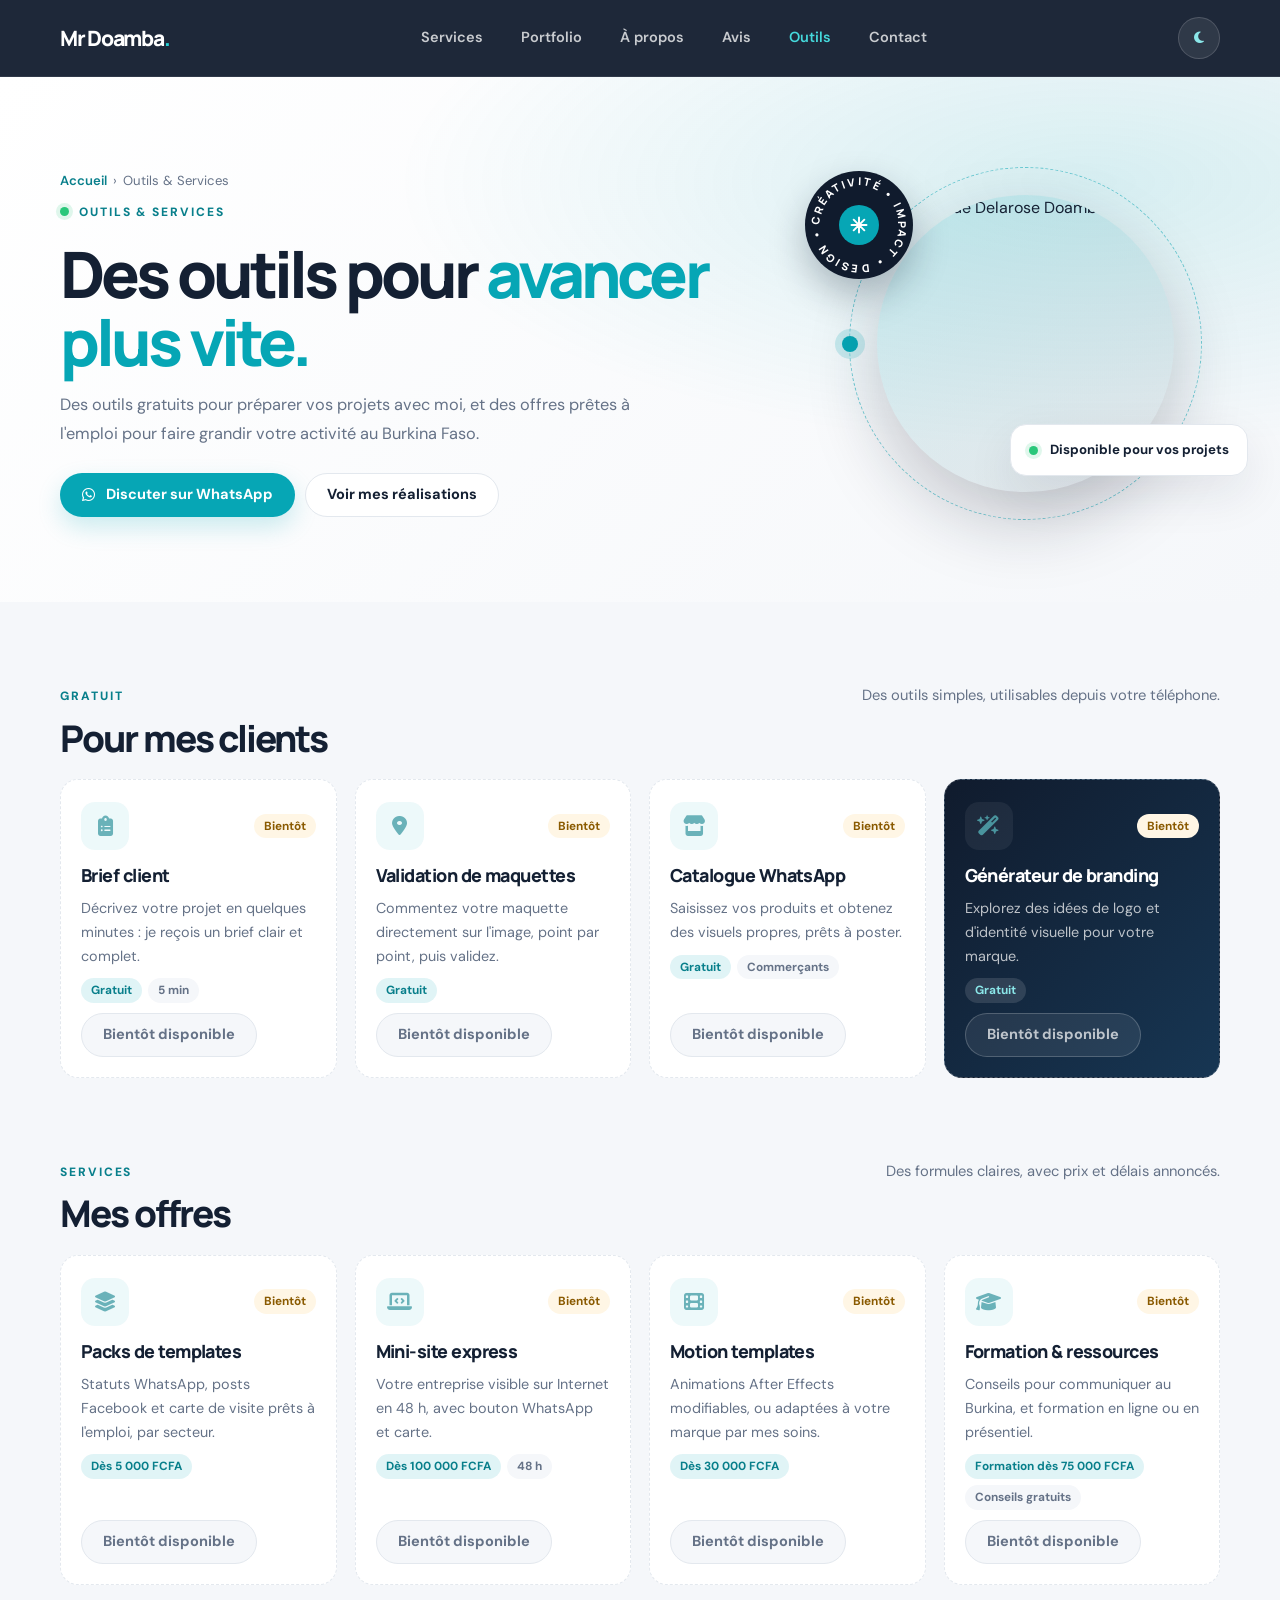
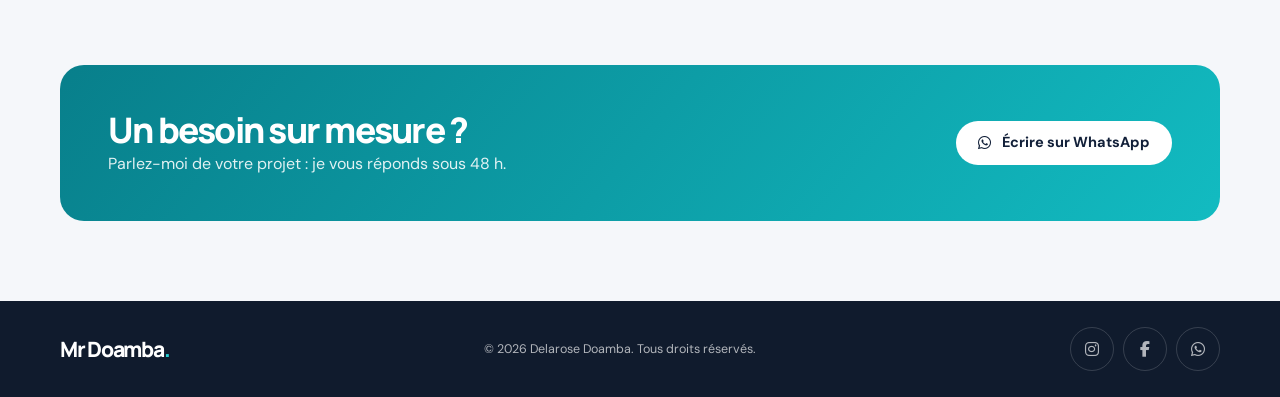
==== outils/index.html @ ee1c5ed0 "Outils : même photo que l'accueil dans l'en-tête, ouverture dans un nouvel onglet - outils/index.htm" ====
<!doctype html>
<html lang="fr">
<head>
  <meta charset="utf-8">
  <meta name="viewport" content="width=device-width, initial-scale=1">
  <meta name="theme-color" content="#101b2d">
  <title>Outils & Services — Mr Doamba, graphiste à Ouagadougou</title>
  <meta name="description" content="Outils gratuits pour préparer vos projets (brief, validation de maquettes, catalogue WhatsApp) et offres prêtes à l'emploi : packs de visuels, mini-site express, motion design, formation.">
  <link rel="canonical" href="https://romeodoamba980-code.github.io/MrDoamba/outils/">

  <!-- Aperçu quand le lien est partagé sur WhatsApp ou Facebook -->
  <meta property="og:type" content="website">
  <meta property="og:locale" content="fr_FR">
  <meta property="og:site_name" content="Mr Doamba">
  <meta property="og:title" content="Outils & Services — Mr Doamba">
  <meta property="og:description" content="Brief client, validation de maquettes, catalogue WhatsApp, packs de visuels, mini-site express, motion templates et formation.">
  <meta property="og:url" content="https://romeodoamba980-code.github.io/MrDoamba/outils/">
  <meta property="og:image" content="https://romeodoamba980-code.github.io/MrDoamba/images/og/outils.jpg">
  <meta property="og:image:width" content="1200">
  <meta property="og:image:height" content="630">
  <meta name="twitter:card" content="summary_large_image">

  <link rel="preconnect" href="https://fonts.googleapis.com">
  <link rel="preconnect" href="https://fonts.gstatic.com" crossorigin>
  <link href="https://fonts.googleapis.com/css2?family=DM+Sans:wght@400;500;600;700&family=Manrope:wght@400;500;600;700;800&display=swap" rel="stylesheet">
  <link rel="stylesheet" href="https://cdnjs.cloudflare.com/ajax/libs/font-awesome/6.5.2/css/all.min.css">
  <!-- Styles du site, puis styles propres aux outils -->
  <link rel="stylesheet" href="../styles.css">
  <link rel="stylesheet" href="assets/outils.css">
  <script src="assets/outils.js" defer></script>
</head>
<body>
  <!-- En-tête identique au site principal -->
  <header class="site-header">
    <div class="container header-inner">
      <a class="brand" href="../" aria-label="Mr Doamba, accueil">Mr Doamba<span>.</span></a>
      <nav class="site-nav" id="main-nav" aria-label="Navigation principale">
        <a href="../#services">Services</a>
        <a href="../#portfolio">Portfolio</a>
        <a href="../#apropos">À propos</a>
        <a href="../#avis">Avis</a>
        <a href="./" class="active" aria-current="page">Outils</a>
        <a href="../#contact">Contact</a>
      </nav>
      <div class="header-actions">
        <button type="button" class="theme-toggle" id="theme-toggle" aria-label="Activer le mode sombre" aria-pressed="false">
          <i class="fa-solid fa-moon" aria-hidden="true"></i>
        </button>
        <button type="button" class="nav-toggle" id="nav-toggle" aria-label="Ouvrir le menu" aria-expanded="false" aria-controls="main-nav">
          <span></span><span></span><span></span>
        </button>
      </div>
    </div>
  </header>

  <main class="outils-main">
    <!-- ================= En-tête de la page ================= -->
    <section class="outils-hero">
      <div class="container outils-hero-grid">
        <div>
          <ol class="outils-breadcrumb" aria-label="Fil d'Ariane">
            <li><a href="../">Accueil</a></li>
            <li aria-current="page">Outils &amp; Services</li>
          </ol>
          <span class="eyebrow"><span class="status-dot"></span> Outils &amp; Services</span>
          <h1>Des outils pour <span>avancer plus vite.</span></h1>
          <p class="outils-lead">Des outils gratuits pour préparer vos projets avec moi, et des offres prêtes à l'emploi pour faire grandir votre activité au Burkina Faso.</p>
          <div class="outils-actions">
            <a class="button button-primary" href="https://wa.me/22673061050" data-whatsapp="Bonjour Mr Doamba, je viens de votre page Outils & Services. J'aimerais en savoir plus.">
              <i class="fa-brands fa-whatsapp" aria-hidden="true"></i> Discuter sur WhatsApp
            </a>
            <a class="button button-secondary" href="../#portfolio">Voir mes réalisations</a>
          </div>
        </div>
        <!-- Photo, orbite et badges : mêmes éléments (et mêmes classes) que l'accueil du site -->
        <div class="hero-visual">
          <span class="portrait-orbit" aria-hidden="true"></span>
          <div class="portrait-frame">
            <img src="https://i.ibb.co/q3mCdq24/Whats-App-Image-2025-09-29-23-51-57-348fb57d.jpg" alt="Portrait de Delarose Doamba" width="460" height="460" fetchpriority="high">
          </div>
          <div class="availability-card"><span class="status-dot"></span><span>Disponible pour vos projets</span></div>
          <div class="hero-stamp" aria-hidden="true">
            <svg class="stamp-ring" viewBox="0 0 104 104"><defs><path id="stamp-circle" d="M52,52 m-38,0 a38,38 0 1,1 76,0 a38,38 0 1,1 -76,0"/></defs><text><textPath href="#stamp-circle" textLength="236" lengthAdjust="spacing">CRÉATIVITÉ • IMPACT • DESIGN •</textPath></text></svg>
            <span class="stamp-core"><svg class="star-icon" viewBox="0 0 24 24"><path d="M12 2v20M2 12h20M4.9 4.9l14.2 14.2M19.1 4.9 4.9 19.1" stroke="currentColor" stroke-width="2.6" stroke-linecap="round" fill="none"/></svg></span>
          </div>
        </div>
      </div>
    </section>

    <!-- ================= Outils gratuits ================= -->
    <section class="outils-section" aria-labelledby="titre-clients">
      <div class="container">
        <div class="tools-group-heading">
          <div>
            <span class="eyebrow">Gratuit</span>
            <h2 id="titre-clients">Pour mes clients</h2>
          </div>
          <p>Des outils simples, utilisables depuis votre téléphone.</p>
        </div>

        <!--
          Chaque outil pas encore livré porte la classe « is-soon » et un bouton inactif.
          Quand un module est prêt : retirer « is-soon », remplacer le <span> du bouton par
          <a class="button button-primary" href="brief.html" target="_blank" rel="noopener">Ouvrir</a>
          (chaque outil s'ouvre dans un nouvel onglet).
        -->
        <ul class="tool-grid tool-grid-4">
          <li>
            <article class="tool-card is-soon">
              <div class="tool-card-top">
                <span class="tool-icon"><i class="fa-solid fa-clipboard-list" aria-hidden="true"></i></span>
                <span class="badge badge-soon">Bientôt</span>
              </div>
              <h3>Brief client</h3>
              <p>Décrivez votre projet en quelques minutes : je reçois un brief clair et complet.</p>
              <div class="tool-meta"><span class="badge">Gratuit</span><span class="badge badge-neutral">5 min</span></div>
              <span class="button is-disabled" aria-disabled="true">Bientôt disponible</span>
            </article>
          </li>
          <li>
            <article class="tool-card is-soon">
              <div class="tool-card-top">
                <span class="tool-icon"><i class="fa-solid fa-location-dot" aria-hidden="true"></i></span>
                <span class="badge badge-soon">Bientôt</span>
              </div>
              <h3>Validation de maquettes</h3>
              <p>Commentez votre maquette directement sur l'image, point par point, puis validez.</p>
              <div class="tool-meta"><span class="badge">Gratuit</span></div>
              <span class="button is-disabled" aria-disabled="true">Bientôt disponible</span>
            </article>
          </li>
          <li>
            <article class="tool-card is-soon">
              <div class="tool-card-top">
                <span class="tool-icon"><i class="fa-solid fa-store" aria-hidden="true"></i></span>
                <span class="badge badge-soon">Bientôt</span>
              </div>
              <h3>Catalogue WhatsApp</h3>
              <p>Saisissez vos produits et obtenez des visuels propres, prêts à poster.</p>
              <div class="tool-meta"><span class="badge">Gratuit</span><span class="badge badge-neutral">Commerçants</span></div>
              <span class="button is-disabled" aria-disabled="true">Bientôt disponible</span>
            </article>
          </li>
          <li>
            <!-- Générateur de branding : le fichier ../generateur-branding.html n'est pas encore dans le dépôt -->
            <article class="tool-card tool-card-feature is-soon">
              <div class="tool-card-top">
                <span class="tool-icon"><i class="fa-solid fa-wand-magic-sparkles" aria-hidden="true"></i></span>
                <span class="badge badge-soon">Bientôt</span>
              </div>
              <h3>Générateur de branding</h3>
              <p>Explorez des idées de logo et d'identité visuelle pour votre marque.</p>
              <div class="tool-meta"><span class="badge">Gratuit</span></div>
              <span class="button is-disabled" aria-disabled="true">Bientôt disponible</span>
            </article>
          </li>
        </ul>
      </div>
    </section>

    <!-- ================= Offres payantes ================= -->
    <section class="outils-section" aria-labelledby="titre-offres">
      <div class="container">
        <div class="tools-group-heading">
          <div>
            <span class="eyebrow">Services</span>
            <h2 id="titre-offres">Mes offres</h2>
          </div>
          <p>Des formules claires, avec prix et délais annoncés.</p>
        </div>

        <ul class="tool-grid tool-grid-4">
          <li>
            <article class="tool-card is-soon">
              <div class="tool-card-top">
                <span class="tool-icon"><i class="fa-solid fa-layer-group" aria-hidden="true"></i></span>
                <span class="badge badge-soon">Bientôt</span>
              </div>
              <h3>Packs de templates</h3>
              <p>Statuts WhatsApp, posts Facebook et carte de visite prêts à l'emploi, par secteur.</p>
              <div class="tool-meta"><span class="badge">Dès 5&nbsp;000&nbsp;FCFA</span></div>
              <span class="button is-disabled" aria-disabled="true">Bientôt disponible</span>
            </article>
          </li>
          <li>
            <article class="tool-card is-soon">
              <div class="tool-card-top">
                <span class="tool-icon"><i class="fa-solid fa-laptop-code" aria-hidden="true"></i></span>
                <span class="badge badge-soon">Bientôt</span>
              </div>
              <h3>Mini-site express</h3>
              <p>Votre entreprise visible sur Internet en 48&nbsp;h, avec bouton WhatsApp et carte.</p>
              <div class="tool-meta"><span class="badge">Dès 100&nbsp;000&nbsp;FCFA</span><span class="badge badge-neutral">48&nbsp;h</span></div>
              <span class="button is-disabled" aria-disabled="true">Bientôt disponible</span>
            </article>
          </li>
          <li>
            <article class="tool-card is-soon">
              <div class="tool-card-top">
                <span class="tool-icon"><i class="fa-solid fa-film" aria-hidden="true"></i></span>
                <span class="badge badge-soon">Bientôt</span>
              </div>
              <h3>Motion templates</h3>
              <p>Animations After Effects modifiables, ou adaptées à votre marque par mes soins.</p>
              <div class="tool-meta"><span class="badge">Dès 30&nbsp;000&nbsp;FCFA</span></div>
              <span class="button is-disabled" aria-disabled="true">Bientôt disponible</span>
            </article>
          </li>
          <li>
            <article class="tool-card is-soon">
              <div class="tool-card-top">
                <span class="tool-icon"><i class="fa-solid fa-graduation-cap" aria-hidden="true"></i></span>
                <span class="badge badge-soon">Bientôt</span>
              </div>
              <h3>Formation &amp; ressources</h3>
              <p>Conseils pour communiquer au Burkina, et formation en ligne ou en présentiel.</p>
              <div class="tool-meta"><span class="badge">Formation dès 75&nbsp;000&nbsp;FCFA</span><span class="badge badge-neutral">Conseils gratuits</span></div>
              <span class="button is-disabled" aria-disabled="true">Bientôt disponible</span>
            </article>
          </li>
        </ul>
      </div>
    </section>

    <!-- ================= Appel à l'action ================= -->
    <section class="outils-section">
      <div class="container">
        <div class="outils-cta">
          <div>
            <h2>Un besoin sur mesure&nbsp;?</h2>
            <p>Parlez-moi de votre projet : je vous réponds sous 48&nbsp;h.</p>
          </div>
          <a class="button button-light" href="https://wa.me/22673061050" data-whatsapp="Bonjour Mr Doamba, j'ai un projet sur mesure à vous présenter.">
            <i class="fa-brands fa-whatsapp" aria-hidden="true"></i> Écrire sur WhatsApp
          </a>
        </div>
      </div>
    </section>
  </main>

  <!-- Pied de page identique au site principal -->
  <footer class="site-footer">
    <div class="container footer-inner">
      <a class="brand" href="../">Mr Doamba<span>.</span></a>
      <p>© <span id="year"></span> Delarose Doamba. Tous droits réservés.</p>
      <div class="social-links">
        <a href="https://www.instagram.com/delarose__doamba" target="_blank" rel="noopener noreferrer" aria-label="Instagram"><i class="fa-brands fa-instagram" aria-hidden="true"></i></a>
        <a href="https://www.facebook.com/share/1C9p7qsbiz/?mibextid=wwXIfr" target="_blank" rel="noopener noreferrer" aria-label="Facebook"><i class="fa-brands fa-facebook-f" aria-hidden="true"></i></a>
        <a href="https://wa.me/22673061050" target="_blank" rel="noopener noreferrer" aria-label="WhatsApp"><i class="fa-brands fa-whatsapp" aria-hidden="true"></i></a>
      </div>
    </div>
  </footer>
</body>
</html>
---- styles.css ----
:root {
  color-scheme: light;
  --accent: #06a6b5;
  --accent-strong: #087f8b;
  --ink: #142033;
  --muted: #657287;
  --paper: #f5f7fa;
  --surface: #fff;
  --line: #e3e8ee;
  --navy: #101b2d;
  --shadow: 0 18px 48px rgba(17, 34, 58, .09);
}

body.dark-mode {
  color-scheme: dark;
  --ink: #edf3fa;
  --muted: #aab7c7;
  --paper: #10151d;
  --surface: #171f2a;
  --line: #293546;
  --navy: #0d1420;
  --shadow: 0 18px 48px rgba(0, 0, 0, .25);
}

*,
*::before,
*::after {
  box-sizing: border-box;
}

html {
  scroll-behavior: smooth;
  scroll-padding-top: 90px;
}

body {
  margin: 0;
  background: var(--paper);
  color: var(--ink);
  font-family: "DM Sans", sans-serif;
  line-height: 1.65;
  transition: background .25s ease, color .25s ease;
}

body,
button,
input,
select,
textarea {
  font-family: "DM Sans", sans-serif;
}

body.modal-open {
  overflow: hidden;
}

button,
a {
  -webkit-tap-highlight-color: transparent;
}

button {
  color: inherit;
}

a {
  color: inherit;
  text-decoration: none;
}

img {
  display: block;
  max-width: 100%;
}

::selection {
  background: rgba(6, 166, 181, .2);
}

:focus-visible {
  outline: 3px solid var(--accent);
  outline-offset: 4px;
}

.container {
  width: min(1160px, calc(100% - 48px));
  margin-inline: auto;
}

.section {
  padding-block: 108px;
}

.site-header {
  position: sticky;
  z-index: 30;
  top: 0;
  border-bottom: 1px solid rgba(255, 255, 255, .08);
  background: rgba(16, 27, 45, .94);
  color: #fff;
  backdrop-filter: blur(16px);
  -webkit-backdrop-filter: blur(16px);
}

.header-inner {
  display: flex;
  min-height: 76px;
  align-items: center;
  justify-content: space-between;
  gap: 32px;
}

.brand {
  flex-shrink: 0;
  color: #fff;
  font-family: Manrope, sans-serif;
  font-size: 1.32rem;
  font-weight: 800;
  letter-spacing: -.06em;
}

.brand span,
.accent-dot {
  color: #24d1d5;
}

.site-nav {
  display: flex;
  align-items: center;
  gap: clamp(18px, 3vw, 38px);
}

.site-nav a {
  color: rgba(255, 255, 255, .76);
  font-size: .91rem;
  font-weight: 600;
  transition: color .2s ease;
}

.site-nav a:hover,
.site-nav a.active {
  color: #45d9dc;
}

.header-actions {
  display: flex;
  align-items: center;
  gap: 12px;
}

.theme-toggle,
.nav-toggle {
  display: grid;
  width: 42px;
  height: 42px;
  place-items: center;
  border: 1px solid rgba(255, 255, 255, .16);
  border-radius: 50%;
  background: rgba(255, 255, 255, .08);
  color: #8be7e9;
  cursor: pointer;
  transition: background .2s ease, transform .2s ease;
}

.theme-toggle:hover,
.nav-toggle:hover {
  transform: translateY(-2px);
  background: rgba(255, 255, 255, .16);
}

.nav-toggle {
  display: none;
  align-content: center;
  gap: 5px;
  border-radius: 12px;
}

.nav-toggle span {
  width: 18px;
  height: 2px;
  border-radius: 2px;
  background: #fff;
  transition: transform .2s ease, opacity .2s ease;
}

.nav-toggle.active span:first-child {
  transform: translateY(7px) rotate(45deg);
}

.nav-toggle.active span:nth-child(2) {
  opacity: 0;
}

.nav-toggle.active span:last-child {
  transform: translateY(-7px) rotate(-45deg);
}

.hero {
  position: relative;
  overflow: hidden;
  min-height: 675px;
  padding-block: 92px 36px;
  background:
    radial-gradient(ellipse at 74% 43%, rgba(6, 166, 181, .12), transparent 34%),
    linear-gradient(135deg, var(--surface) 0%, var(--paper) 100%);
}

.hero-grid {
  position: relative;
  z-index: 1;
  display: grid;
  min-height: 510px;
  align-items: center;
  grid-template-columns: 1.1fr .9fr;
  gap: clamp(35px, 8vw, 110px);
}

.hero-glow {
  position: absolute;
  width: 400px;
  height: 400px;
  border-radius: 50%;
  background: rgba(16, 206, 211, .09);
  filter: blur(80px);
  pointer-events: none;
}

.hero-glow-one {
  top: -260px;
  right: -60px;
}

.hero-glow-two {
  bottom: -320px;
  left: -170px;
}

.eyebrow {
  display: inline-flex;
  align-items: center;
  gap: 10px;
  color: var(--accent-strong);
  font-size: .75rem;
  font-weight: 800;
  letter-spacing: .16em;
  line-height: 1.5;
  text-transform: uppercase;
}

.status-dot {
  display: inline-block;
  width: 9px;
  height: 9px;
  flex: 0 0 auto;
  border-radius: 50%;
  background: #29c77a;
  box-shadow: 0 0 0 4px rgba(41, 199, 122, .14);
}

h1,
h2,
h3,
p {
  margin-top: 0;
}

h1,
h2,
h3 {
  font-family: Manrope, sans-serif;
}

.hero h1 {
  max-width: 720px;
  margin: 22px 0 20px;
  font-size: clamp(3rem, 6.5vw, 5.65rem);
  font-weight: 800;
  letter-spacing: -.075em;
  line-height: 1.035;
}

.hero h1 span,
.about-copy h2 span,
.section-heading h2 span:not(.accent-dot) {
  color: var(--accent);
}

.hero-lead {
  max-width: 590px;
  margin-bottom: 30px;
  color: var(--muted);
  font-size: 1.1rem;
  line-height: 1.85;
}

.hero-actions,
.center-action {
  display: flex;
  flex-wrap: wrap;
  align-items: center;
  gap: 12px;
}

.button {
  display: inline-flex;
  min-height: 50px;
  align-items: center;
  justify-content: center;
  gap: 11px;
  padding: 0 21px;
  border: 1px solid transparent;
  border-radius: 999px;
  cursor: pointer;
  font-size: .91rem;
  font-weight: 700;
  transition: transform .25s ease, box-shadow .25s ease, background .25s ease, border-color .25s ease;
}

.button:hover {
  transform: translateY(-3px);
}

.button-primary {
  background: var(--accent);
  color: #fff;
  box-shadow: 0 10px 25px rgba(6, 166, 181, .2);
}

.button-primary:hover {
  background: var(--accent-strong);
  box-shadow: 0 14px 30px rgba(6, 166, 181, .28);
}

.button-secondary {
  border-color: var(--line);
  background: var(--surface);
  color: var(--ink);
}

.button-secondary:hover {
  border-color: var(--accent);
  color: var(--accent-strong);
}

.tool-list {
  display: flex;
  flex-wrap: wrap;
  gap: 8px;
  margin-top: 32px;
}

.tool-list span {
  padding: 7px 11px;
  border: 1px solid var(--line);
  border-radius: 999px;
  background: var(--surface);
  color: var(--muted);
  font-size: .76rem;
  font-weight: 600;
}

.hero-visual {
  position: relative;
  width: min(100%, 430px);
  justify-self: center;
  padding: 18px;
}

.portrait-frame {
  position: relative;
  overflow: hidden;
  aspect-ratio: 1;
  border: 1px solid rgba(6, 166, 181, .2);
  border-radius: 48% 48% 42% 42%;
  background: linear-gradient(145deg, rgba(6, 166, 181, .16), rgba(16, 27, 45, .08));
  box-shadow: 0 35px 90px rgba(16, 27, 45, .18);
}

.portrait-frame::after {
  position: absolute;
  inset: 14px;
  border: 1px solid rgba(255, 255, 255, .68);
  border-radius: inherit;
  content: "";
  pointer-events: none;
}

.portrait-frame img {
  width: 100%;
  height: 100%;
  object-fit: cover;
  transition: transform .7s cubic-bezier(.2, .8, .2, 1);
}

.portrait-frame:hover img {
  transform: scale(1.045);
}

.availability-card {
  position: absolute;
  right: -28px;
  bottom: 62px;
  display: flex;
  align-items: center;
  gap: 12px;
  padding: 14px 18px;
  border: 1px solid var(--line);
  border-radius: 16px;
  background: var(--surface);
  box-shadow: var(--shadow);
  font-size: .83rem;
  font-weight: 700;
}

.hero-stamp {
  position: absolute;
  top: 36px;
  left: -30px;
  display: grid;
  width: 80px;
  height: 80px;
  align-content: center;
  border: 1px solid rgba(6, 166, 181, .3);
  border-radius: 50%;
  background: var(--surface);
  color: var(--accent-strong);
  font-size: .56rem;
  font-weight: 800;
  letter-spacing: .08em;
  line-height: 1.35;
  text-align: center;
  transform: rotate(-13deg);
}

.hero-bottom {
  display: flex;
  justify-content: space-between;
  padding-top: 20px;
  border-top: 1px solid var(--line);
  color: var(--muted);
  font-size: .67rem;
  font-weight: 700;
  letter-spacing: .14em;
}

.section-heading {
  max-width: 650px;
}

.section-heading h2,
.about-copy h2 {
  margin: 15px 0 16px;
  font-size: clamp(2.3rem, 5vw, 3.65rem);
  font-weight: 800;
  letter-spacing: -.065em;
  line-height: 1.12;
}

.section-heading > p,
.about-copy > p {
  color: var(--muted);
  line-height: 1.85;
}

.section-services {
  background: var(--surface);
}

.services-grid {
  display: grid;
  margin-top: 48px;
  grid-template-columns: repeat(3, minmax(0, 1fr));
  gap: 14px;
}

.service-card {
  position: relative;
  min-height: 248px;
  padding: 24px 21px;
  border: 1px solid var(--line);
  border-radius: 18px;
  background: var(--surface);
  transition: transform .3s cubic-bezier(.2, .8, .2, 1), box-shadow .3s ease, border-color .3s ease;
}

.service-card:hover {
  transform: translateY(-6px);
  border-color: rgba(6, 166, 181, .38);
  box-shadow: var(--shadow);
}

.service-number {
  position: absolute;
  top: 20px;
  right: 20px;
  color: #9aa7b6;
  font-family: Manrope, sans-serif;
  font-size: .68rem;
  font-weight: 800;
}

.service-icon {
  display: grid;
  width: 48px;
  height: 48px;
  margin-bottom: 25px;
  place-items: center;
  border-radius: 15px;
  background: rgba(6, 166, 181, .1);
  color: var(--accent-strong);
  font-size: 1.1rem;
  transition: transform .3s ease;
}

.service-card:hover .service-icon {
  transform: rotate(-7deg) scale(1.08);
}

.service-card h3 {
  margin-bottom: 9px;
  font-size: 1.01rem;
  letter-spacing: -.03em;
}

.service-card p {
  margin-bottom: 0;
  color: var(--muted);
  font-size: .85rem;
  line-height: 1.75;
}

.section-portfolio {
  background:
    radial-gradient(ellipse at 100% 0%, rgba(6, 166, 181, .08), transparent 36%),
    var(--paper);
}

.portfolio-heading {
  display: flex;
  align-items: end;
  justify-content: space-between;
  gap: 28px;
  margin-bottom: 36px;
}

.portfolio-heading .section-heading {
  max-width: 680px;
}

.portfolio-heading .section-heading > p {
  margin-bottom: 0;
}

.portfolio-open {
  flex-shrink: 0;
  margin-bottom: 5px;
}

.project-grid {
  display: grid;
  grid-template-columns: repeat(3, minmax(0, 1fr));
  gap: 20px;
}

.project-card {
  overflow: hidden;
  padding: 0;
  border: 1px solid var(--line);
  border-radius: 18px;
  background: var(--surface);
  box-shadow: 0 10px 30px rgba(17, 34, 58, .05);
  color: var(--ink);
  cursor: pointer;
  font: inherit;
  text-align: left;
  transition: transform .35s cubic-bezier(.2, .8, .2, 1), box-shadow .35s ease, border-color .35s ease;
}

.project-card:hover {
  transform: translateY(-6px);
  border-color: rgba(6, 166, 181, .35);
  box-shadow: var(--shadow);
}

.project-image {
  position: relative;
  overflow: hidden;
  aspect-ratio: 4 / 3;
  background: linear-gradient(135deg, rgba(6, 166, 181, .14), rgba(16, 27, 45, .08));
}

.project-image img {
  width: 100%;
  height: 100%;
  object-fit: cover;
  transition: transform .65s cubic-bezier(.2, .8, .2, 1);
}

.project-card:hover .project-image img {
  transform: scale(1.055);
}

.project-image::after {
  position: absolute;
  inset: 40% 0 0;
  background: linear-gradient(transparent, rgba(6, 14, 25, .22));
  content: "";
  pointer-events: none;
}

.project-meta {
  display: flex;
  align-items: center;
  justify-content: space-between;
  gap: 12px;
  padding: 17px 18px 18px;
}

.project-meta strong {
  display: block;
  font-family: Manrope, sans-serif;
  font-size: .94rem;
  letter-spacing: -.025em;
}

.project-meta span {
  display: block;
  margin-top: 3px;
  color: var(--muted);
  font-size: .78rem;
}

.project-arrow {
  display: grid;
  width: 34px;
  height: 34px;
  flex: 0 0 auto;
  place-items: center;
  border: 1px solid var(--line);
  border-radius: 50%;
  color: var(--accent-strong);
  transition: transform .25s ease, background .25s ease, color .25s ease;
}

.project-card:hover .project-arrow {
  transform: rotate(45deg);
  background: var(--accent);
  color: #fff;
}

.portfolio-footnote {
  margin: 20px 0 0;
  color: var(--muted);
  font-size: .81rem;
  text-align: center;
}

.portfolio-footnote i {
  margin-right: 5px;
  color: var(--accent);
}

.section-about {
  background: var(--surface);
}

.about-grid {
  display: grid;
  align-items: center;
  grid-template-columns: 1fr .85fr;
  gap: clamp(40px, 9vw, 125px);
}

.about-copy > p {
  max-width: 610px;
  margin-bottom: 17px;
}

.text-link {
  display: inline-flex;
  align-items: center;
  gap: 10px;
  margin-top: 9px;
  color: var(--accent-strong);
  font-size: .9rem;
  font-weight: 800;
}

.text-link i {
  transition: transform .2s ease;
}

.text-link:hover i {
  transform: translateX(4px);
}

.stats-grid {
  display: grid;
  grid-template-columns: repeat(2, minmax(0, 1fr));
  gap: 14px;
}

.stat-card {
  display: flex;
  min-height: 140px;
  flex-direction: column;
  justify-content: center;
  padding: 25px;
  border: 1px solid var(--line);
  border-radius: 18px;
  background: var(--paper);
}

.stat-card strong {
  color: var(--accent-strong);
  font-family: Manrope, sans-serif;
  font-size: 2.7rem;
  font-weight: 800;
  letter-spacing: -.07em;
  line-height: 1.1;
}

.stat-card span {
  margin-top: 9px;
  color: var(--muted);
  font-size: .82rem;
  font-weight: 600;
}

.stat-feature {
  min-height: 180px;
  grid-column: 1 / -1;
  background: linear-gradient(130deg, #087f8b, #12bbc1);
  color: #fff;
}

.stat-feature strong,
.stat-feature span {
  color: #fff;
}

.section-testimonials {
  background: var(--paper);
}

.testimonial-grid {
  display: grid;
  margin-top: 42px;
  grid-template-columns: repeat(3, minmax(0, 1fr));
  gap: 18px;
}

.testimonial-card {
  padding: 26px;
  border: 1px solid var(--line);
  border-radius: 18px;
  background: var(--surface);
  transition: transform .3s ease, box-shadow .3s ease;
}

.testimonial-card:hover {
  transform: translateY(-5px);
  box-shadow: var(--shadow);
}

.stars {
  margin-bottom: 17px;
  color: #f1ac39;
  font-size: .95rem;
  letter-spacing: .15em;
}

.testimonial-card blockquote {
  min-height: 106px;
  margin: 0 0 23px;
  color: var(--muted);
  font-size: .94rem;
  line-height: 1.8;
}

.reviewer {
  display: flex;
  align-items: center;
  gap: 12px;
}

.reviewer-avatar {
  display: grid;
  width: 42px;
  height: 42px;
  place-items: center;
  border-radius: 50%;
  background: rgba(6, 166, 181, .12);
  color: var(--accent-strong);
  font-size: .77rem;
  font-weight: 800;
}

.reviewer strong,
.reviewer small {
  display: block;
}

.reviewer strong {
  font-size: .84rem;
}

.reviewer small {
  margin-top: 2px;
  color: var(--muted);
  font-size: .74rem;
}

.center-action {
  justify-content: center;
  margin-top: 30px;
}

.section-cta {
  padding-top: 10px;
  padding-bottom: 10px;
  background: var(--paper);
}

.cta-panel {
  position: relative;
  display: flex;
  min-height: 300px;
  overflow: hidden;
  align-items: center;
  justify-content: space-between;
  gap: 35px;
  padding: clamp(35px, 7vw, 76px);
  border-radius: 26px;
  background: linear-gradient(120deg, #101b2d, #173653);
  color: #fff;
}

.cta-panel .eyebrow {
  color: #66e0df;
}

.cta-panel h2 {
  margin: 14px 0 0;
  font-size: clamp(2.3rem, 5vw, 3.7rem);
  letter-spacing: -.065em;
  line-height: 1.1;
}

.button-light {
  position: relative;
  z-index: 1;
  flex-shrink: 0;
  background: #fff;
  color: #122039;
}

.button-light:hover {
  background: #e8fbfb;
}

.cta-decoration {
  position: absolute;
  top: -120px;
  right: 22%;
  color: rgba(87, 222, 222, .1);
  font-size: 360px;
  line-height: 1;
}

.section-contact {
  background: var(--surface);
}

.section-contact .section-heading {
  margin-bottom: 38px;
}

.contact-grid {
  display: grid;
  align-items: start;
  grid-template-columns: 1.1fr .9fr;
  gap: 22px;
}

.contact-form,
.contact-aside {
  padding: clamp(24px, 4vw, 40px);
  border: 1px solid var(--line);
  border-radius: 20px;
  background: var(--paper);
}

.form-row {
  margin-bottom: 19px;
}

.form-row label {
  display: block;
  margin-bottom: 7px;
  font-size: .83rem;
  font-weight: 700;
}

.form-row input,
.form-row select,
.form-row textarea {
  width: 100%;
  padding: 13px 15px;
  border: 1px solid var(--line);
  border-radius: 11px;
  background: var(--surface);
  color: var(--ink);
  font-size: .9rem;
  outline: none;
  transition: border-color .2s ease, box-shadow .2s ease;
}

.form-row textarea {
  resize: vertical;
}

.form-row input:focus,
.form-row select:focus,
.form-row textarea:focus {
  border-color: var(--accent);
  box-shadow: 0 0 0 4px rgba(6, 166, 181, .12);
}

.contact-form > .button {
  width: 100%;
}

.form-note {
  margin: 15px 0 0;
  color: var(--muted);
  font-size: .79rem;
  text-align: center;
}

.form-note a {
  color: var(--accent-strong);
  font-weight: 700;
}

.contact-aside {
  display: flex;
  min-height: 360px;
  flex-direction: column;
  align-items: flex-start;
  background:
    radial-gradient(ellipse at 100% 0%, rgba(6, 166, 181, .13), transparent 40%),
    var(--paper);
}

.contact-aside h3 {
  margin: 15px 0 27px;
  font-size: clamp(1.55rem, 3vw, 2rem);
  letter-spacing: -.045em;
  line-height: 1.25;
}

.contact-aside > a {
  display: flex;
  align-items: center;
  gap: 12px;
  margin-bottom: 17px;
  color: var(--muted);
  font-size: .88rem;
  overflow-wrap: anywhere;
  transition: color .2s ease;
}

.contact-aside > a:hover {
  color: var(--accent-strong);
}

.contact-aside > a i {
  display: grid;
  width: 38px;
  height: 38px;
  flex: 0 0 auto;
  place-items: center;
  border-radius: 12px;
  background: var(--surface);
  color: var(--accent-strong);
}

.response-note {
  margin-top: auto;
  padding-top: 23px;
  color: var(--muted);
  font-size: .81rem;
}

.response-note i {
  margin-right: 7px;
  color: var(--accent-strong);
}

.site-footer {
  padding-block: 26px;
  background: var(--navy);
  color: rgba(255, 255, 255, .68);
}

.footer-inner {
  display: flex;
  align-items: center;
  justify-content: space-between;
  gap: 20px;
}

.footer-inner p {
  margin: 0;
  font-size: .78rem;
}

.social-links {
  display: flex;
  gap: 9px;
}

.social-links a {
  display: grid;
  width: 37px;
  height: 37px;
  place-items: center;
  border: 1px solid rgba(255, 255, 255, .16);
  border-radius: 50%;
  transition: border-color .2s ease, background .2s ease, color .2s ease;
}

.social-links a:hover {
  border-color: var(--accent);
  background: var(--accent);
  color: #fff;
}

.email-float {
  position: fixed;
  z-index: 25;
  right: 22px;
  bottom: 22px;
  display: grid;
  width: 55px;
  height: 55px;
  place-items: center;
  border-radius: 50%;
  background: var(--navy);
  box-shadow: 0 10px 28px rgba(16, 27, 45, .3), 0 0 0 3px rgba(6, 166, 181, .35);
  color: #fff;
  font-size: 1.35rem;
  transition: transform .2s ease, background .2s ease;
}

.email-float:hover {
  transform: translateY(-4px) scale(1.04);
}

.portfolio-modal,
.lightbox {
  position: fixed;
  z-index: 100;
  inset: 0;
  display: none;
  align-items: center;
  justify-content: center;
  padding: clamp(12px, 3vw, 30px);
  background: rgba(8, 16, 29, .76);
  backdrop-filter: blur(10px);
  -webkit-backdrop-filter: blur(10px);
}

.portfolio-modal.active,
.lightbox.active {
  display: flex;
  animation: backdrop-in .2s ease both;
}

.modal-panel {
  width: min(1080px, 100%);
  max-height: min(90vh, 930px);
  overflow: auto;
  padding: clamp(22px, 4vw, 44px);
  border: 1px solid var(--line);
  border-radius: 24px;
  background: var(--surface);
  color: var(--ink);
  box-shadow: 0 32px 100px rgba(0, 0, 0, .35);
  animation: panel-in .3s cubic-bezier(.2, .8, .2, 1) both;
}

.modal-header {
  display: flex;
  align-items: flex-start;
  justify-content: space-between;
  gap: 22px;
  margin-bottom: 22px;
}

.modal-header h2 {
  margin: 10px 0 6px;
  font-size: clamp(1.8rem, 4vw, 2.7rem);
  letter-spacing: -.06em;
  line-height: 1.1;
}

.modal-header p {
  margin-bottom: 0;
  color: var(--muted);
  font-size: .9rem;
}

.icon-button {
  display: grid;
  width: 46px;
  height: 46px;
  flex: 0 0 auto;
  place-items: center;
  border: 1px solid var(--line);
  border-radius: 50%;
  background: var(--surface);
  color: var(--ink);
  cursor: pointer;
  font-size: 1.05rem;
  transition: transform .2s ease, background .2s ease, color .2s ease, border-color .2s ease;
}

.icon-button:hover {
  transform: rotate(7deg);
  border-color: var(--accent);
  background: var(--accent);
  color: #fff;
}

.portfolio-filter {
  display: flex;
  flex-wrap: wrap;
  gap: 9px;
  margin-bottom: 22px;
}

.filter-button {
  min-height: 39px;
  padding: 0 15px;
  border: 1px solid var(--line);
  border-radius: 999px;
  background: var(--surface);
  color: var(--muted);
  cursor: pointer;
  font-size: .8rem;
  font-weight: 700;
  transition: border-color .2s ease, background .2s ease, color .2s ease, transform .2s ease;
}

.filter-button:hover {
  transform: translateY(-2px);
  border-color: var(--accent);
  color: var(--accent-strong);
}

.filter-button.active {
  border-color: var(--accent);
  background: var(--accent);
  color: #fff;
}

.modal-project-grid {
  grid-template-columns: repeat(3, minmax(0, 1fr));
}

.modal-project-grid .project-card[hidden] {
  display: none;
}

.lightbox {
  z-index: 110;
  background: rgba(5, 10, 18, .92);
}

.lightbox-content {
  width: min(900px, 100%);
  max-height: 88vh;
  text-align: center;
}

.lightbox-media {
  display: grid;
  min-height: 180px;
  max-height: 76vh;
  place-items: center;
}

.lightbox-media img {
  max-width: 100%;
  max-height: 76vh;
  border-radius: 12px;
  object-fit: contain;
  box-shadow: 0 24px 70px rgba(0, 0, 0, .4);
}

.lightbox-caption {
  padding-top: 15px;
  color: #fff;
}

.lightbox-caption strong,
.lightbox-caption small {
  display: block;
}

.lightbox-caption small {
  margin-top: 3px;
  color: rgba(255, 255, 255, .67);
}

.lightbox .icon-button {
  position: absolute;
  border-color: rgba(255, 255, 255, .22);
  background: rgba(255, 255, 255, .1);
  color: #fff;
}

.lightbox-close {
  top: 22px;
  right: 22px;
}

.lightbox-prev,
.lightbox-next {
  top: 50%;
  transform: translateY(-50%);
}

.lightbox-prev:hover,
.lightbox-next:hover {
  transform: translateY(-50%) rotate(7deg);
}

.lightbox-prev {
  left: 22px;
}

.lightbox-next {
  right: 22px;
}

.reveal {
  opacity: 0;
  transform: translateY(20px);
  transition: opacity .7s cubic-bezier(.2, .7, .2, 1), transform .7s cubic-bezier(.2, .7, .2, 1);
}

.reveal.visible {
  opacity: 1;
  transform: none;
}

@keyframes backdrop-in {
  from { opacity: 0; }
  to { opacity: 1; }
}

@keyframes panel-in {
  from { opacity: 0; transform: translateY(18px) scale(.985); }
  to { opacity: 1; transform: none; }
}

@media (max-width: 980px) {
  .services-grid {
    grid-template-columns: repeat(3, minmax(0, 1fr));
  }

  .hero-grid {
    gap: 45px;
  }

  .hero h1 {
    font-size: clamp(2.8rem, 7vw, 4.8rem);
  }
}

@media (max-width: 760px) {
  .container {
    width: min(100% - 36px, 600px);
  }

  .section {
    padding-block: 78px;
  }

  .header-inner {
    min-height: 68px;
  }

  .nav-toggle {
    display: grid;
  }

  .site-nav {
    position: absolute;
    top: calc(100% + 1px);
    right: 0;
    left: 0;
    display: none;
    align-items: stretch;
    padding: 12px 18px 20px;
    border-bottom: 1px solid rgba(255, 255, 255, .1);
    background: rgba(16, 27, 45, .98);
  }

  .site-nav.open {
    display: flex;
    flex-direction: column;
    gap: 0;
  }

  .site-nav a {
    padding: 12px 4px;
  }

  .hero {
    min-height: 0;
    padding-top: 55px;
  }

  .hero-grid,
  .about-grid,
  .contact-grid {
    grid-template-columns: 1fr;
  }

  .hero-grid {
    gap: 38px;
  }

  .hero-copy {
    order: 2;
  }

  .hero-visual {
    width: min(76%, 340px);
    order: 1;
  }

  .hero-stamp {
    left: -20px;
  }

  .availability-card {
    right: -18px;
    bottom: 45px;
  }

  .hero h1 {
    max-width: 580px;
    font-size: clamp(2.8rem, 11vw, 4.2rem);
  }

  .hero-bottom {
    margin-top: 35px;
  }

  .portfolio-heading {
    align-items: flex-start;
    flex-direction: column;
  }

  .project-grid,
  .modal-project-grid,
  .testimonial-grid {
    grid-template-columns: repeat(2, minmax(0, 1fr));
  }

  .about-grid {
    gap: 38px;
  }

  .cta-panel {
    min-height: 0;
    align-items: flex-start;
    flex-direction: column;
  }

  .footer-inner {
    flex-wrap: wrap;
  }

  .lightbox-prev {
    left: 12px;
  }

  .lightbox-next {
    right: 12px;
  }
}

@media (max-width: 520px) {
  .container {
    width: calc(100% - 32px);
  }

  .hero {
    padding-top: 40px;
  }

  .hero-lead {
    font-size: 1rem;
  }

  .hero-actions {
    align-items: stretch;
    flex-direction: column;
  }

  .hero-actions .button {
    width: 100%;
  }

  .tool-list {
    gap: 6px;
  }

  .tool-list span {
    padding: 6px 8px;
    font-size: .69rem;
  }

  .services-grid {
    grid-template-columns: 1fr;
  }

  .service-card {
    min-height: 0;
  }

  .project-grid,
  .modal-project-grid,
  .testimonial-grid {
    gap: 11px;
  }

  .project-meta {
    padding: 12px;
  }

  .project-meta strong {
    font-size: .82rem;
  }

  .project-meta span {
    font-size: .7rem;
  }

  .project-arrow {
    width: 29px;
    height: 29px;
  }

  .portfolio-open {
    width: 100%;
  }

  .testimonial-card {
    padding: 18px;
  }

  .testimonial-card blockquote {
    min-height: 140px;
    font-size: .84rem;
  }

  .cta-panel {
    gap: 24px;
    padding: 34px 22px 26px;
    border-radius: 22px;
  }

  /* Bloc « Demander un devis » : textes adaptés au téléphone */
  .cta-panel .eyebrow {
    font-size: .68rem;
    letter-spacing: .12em;
    line-height: 1.5;
  }

  .cta-panel h2 {
    font-size: clamp(1.75rem, 8.4vw, 2.15rem);
    letter-spacing: -.035em;
    line-height: 1.15;
    text-wrap: balance;
  }

  /* L'étoile décorative passe dans le coin au lieu d'être derrière le texte */
  .cta-decoration {
    top: -48px;
    right: -34px;
    font-size: 170px;
    color: rgba(87, 222, 222, .08);
  }

  .cta-panel .button-light {
    width: 100%;
    justify-content: center;
  }

  .footer-inner {
    justify-content: center;
    text-align: center;
  }

  .footer-inner p {
    width: 100%;
    order: 3;
  }

  .portfolio-modal,
  .lightbox {
    padding: 8px;
  }

  .modal-panel {
    max-height: 94vh;
    padding: 20px 15px;
    border-radius: 18px;
  }

  .modal-header {
    gap: 12px;
  }

  .modal-header h2 {
    font-size: 1.8rem;
  }

  .modal-header p {
    font-size: .8rem;
  }

  .icon-button {
    width: 40px;
    height: 40px;
  }

  .filter-button {
    min-height: 35px;
    padding-inline: 12px;
    font-size: .75rem;
  }

  .lightbox-close {
    top: 12px;
    right: 12px;
  }
}

@media (prefers-reduced-motion: reduce) {
  *,
  *::before,
  *::after {
    scroll-behavior: auto !important;
    animation-duration: .01ms !important;
    animation-iteration-count: 1 !important;
    transition-duration: .01ms !important;
  }

  .reveal {
    opacity: 1;
    transform: none;
  }
}

/* Étoile dessinée en SVG (le caractère ✳ devenait un emoji vert sur iPhone) */
.star-icon {
  display: inline-block;
  width: 1em;
  height: 1em;
  vertical-align: middle;
}

.cta-decoration .star-icon {
  display: block;
}

.hero-stamp .star-icon {
  display: block;
  width: 11px;
  height: 11px;
  margin: 3px auto;
}

/* Badge « 7 pages » sur les réalisations à plusieurs visuels */
.project-badge {
  position: absolute;
  z-index: 1;
  top: 10px;
  right: 10px;
  display: inline-flex;
  align-items: center;
  gap: 6px;
  padding: 5px 10px;
  border-radius: 999px;
  background: rgba(10, 18, 31, .72);
  color: #fff;
  font-size: .72rem;
  font-weight: 700;
  backdrop-filter: blur(6px);
  -webkit-backdrop-filter: blur(6px);
}

.lightbox-caption .lightbox-description {
  max-width: 560px;
  margin-top: 6px;
  color: rgba(255, 255, 255, .8);
  line-height: 1.45;
}

/* Contour de la photo : cercle + orbite animée (option C) */
.portrait-frame {
  z-index: 1;
  margin: 8%;
  border: 0;
  border-radius: 50%;
  box-shadow: 0 30px 70px rgba(16, 27, 45, .22);
}

.portrait-frame::after {
  display: none;
}

.portrait-orbit {
  position: absolute;
  inset: 18px;
  border: 1.5px dashed rgba(6, 166, 181, .55);
  border-radius: 50%;
  animation: portrait-orbit 16s linear infinite;
  pointer-events: none;
}

.portrait-orbit::after {
  position: absolute;
  top: 50%;
  left: -8px;
  width: 16px;
  height: 16px;
  margin-top: -8px;
  border-radius: 50%;
  background: var(--accent);
  box-shadow: 0 0 0 7px rgba(6, 166, 181, .18);
  content: "";
}

@keyframes portrait-orbit {
  to {
    transform: rotate(360deg);
  }
}

.availability-card,
.hero-stamp {
  z-index: 2;
}

@media (prefers-reduced-motion: reduce) {
  .portrait-orbit {
    animation: none;
  }
}

/* Badge tournant « Créativité • Impact • Design » (option A) */
.hero-stamp {
  top: 22px;
  left: -26px;
  display: grid;
  width: 108px;
  height: 108px;
  place-items: center;
  border: 0;
  background: var(--navy);
  color: #fff;
  box-shadow: 0 16px 36px rgba(16, 27, 45, .28);
  transform: none;
}

.hero-stamp .stamp-ring {
  position: absolute;
  inset: 0;
  width: 100%;
  height: 100%;
  animation: stamp-spin 18s linear infinite;
}

.hero-stamp text {
  fill: #fff;
  font-family: Manrope, sans-serif;
  font-size: 10.4px;
  font-weight: 800;
  letter-spacing: 2.6px;
}

.hero-stamp .stamp-core {
  display: grid;
  width: 40px;
  height: 40px;
  place-items: center;
  border-radius: 50%;
  background: var(--accent);
}

.hero-stamp .stamp-core .star-icon {
  width: 18px;
  height: 18px;
  margin: 0;
}

@keyframes stamp-spin {
  to {
    transform: rotate(360deg);
  }
}

body.dark-mode .hero-stamp {
  background: #0b1320;
  box-shadow: 0 16px 36px rgba(0, 0, 0, .45), 0 0 0 1px rgba(255, 255, 255, .08);
}

@media (max-width: 860px) {
  .hero-stamp {
    left: -18px;
    width: 92px;
    height: 92px;
  }

  .hero-stamp .stamp-core {
    width: 34px;
    height: 34px;
  }
}

@media (prefers-reduced-motion: reduce) {
  .hero-stamp .stamp-ring {
    animation: none;
  }
}

/* Précision sous « Clients accompagnés » */
.stat-note {
  display: block;
  margin-top: 2px;
  font-size: .72rem;
  font-weight: 500;
  opacity: .75;
}

/* Les chiffres des petites cartes restent alignés entre eux */
.stat-card:not(.stat-feature) {
  justify-content: flex-start;
}

.stat-note {
  line-height: 1.4;
}

.email-float:hover {
  background: var(--accent);
  color: #fff;
}

body.dark-mode .email-float {
  background: var(--accent);
}

/* Textes des chiffres : jamais de débordement, même sur petit téléphone */
.stat-card {
  min-width: 0;
}

.stat-card span,
.stat-note {
  overflow-wrap: anywhere;
  hyphens: auto;
}

@media (max-width: 520px) {
  .stat-card {
    padding: 20px 16px;
  }

  .stat-card strong {
    font-size: 2.3rem;
  }

  .stat-note {
    font-size: .68rem;
  }
}

/* Avis clients : logo de l'entreprise à la place des initiales */
.reviewer-logo {
  flex-shrink: 0;
  width: 42px;
  height: 42px;
  border: 1px solid var(--line);
  border-radius: 50%;
  background: #fff;
  object-fit: contain;
}

@media (min-width: 981px) {
  .testimonial-grid {
    grid-template-columns: repeat(4, minmax(0, 1fr));
  }
}

@media (max-width: 560px) {
  .testimonial-grid {
    grid-template-columns: 1fr;
  }

  .testimonial-card blockquote {
    min-height: 0;
  }
}

/* Carte « Collaboration » (projet réalisé, sans citation) */
.collab-label {
  display: inline-flex;
  align-items: center;
  gap: 7px;
  margin-bottom: 14px;
  padding: 5px 11px;
  border-radius: 999px;
  background: rgba(6, 166, 181, .12);
  color: var(--accent-strong);
  font-size: .72rem;
  font-weight: 800;
  letter-spacing: .04em;
  text-transform: uppercase;
}

.collab-text {
  min-height: 140px;
  margin: 0 0 18px;
  color: var(--muted);
  font-size: .9rem;
  line-height: 1.75;
}

/* Avis : défilement horizontal sur ordinateur et tablette */
@media (min-width: 561px) {
  .testimonial-grid {
    display: flex;
    overflow-x: auto;
    padding-bottom: 14px;
    scroll-snap-type: x mandatory;
    scrollbar-width: thin;
  }

  .testimonial-grid .testimonial-card {
    flex: 0 0 min(300px, 78%);
    scroll-snap-align: start;
  }
}

@media (max-width: 560px) {
  .collab-text {
    min-height: 0;
  }
}

/* Le nom du client reste aligné en bas de chaque carte */
.testimonial-card {
  display: flex;
  flex-direction: column;
}

.testimonial-card .reviewer {
  margin-top: auto;
}

.collab-label {
  align-self: flex-start;
}
---- outils/assets/outils.css ----
/* =========================================================
   Boîte à outils Mr Doamba — styles partagés
   Se charge APRÈS ../styles.css (le CSS du site) : on réutilise
   ses variables (:root et body.dark-mode), son en-tête, son pied
   de page et ses boutons. Ce fichier n'ajoute que ce qui manque.
   Conçu d'abord pour un écran de 360 px, puis élargi.
   ========================================================= */

/* ---------- Variables propres aux outils (complètent celles du site) ---------- */
:root {
  --outils-radius: 18px;
  --outils-radius-sm: 12px;
  --outils-danger: #c0392b;
  --outils-success: #1e9e62;
  --outils-warning-bg: #fff6e5;
  --outils-warning-ink: #8a5a00;
  --outils-tap: 44px; /* taille minimale des zones tactiles */
}

body.dark-mode {
  --outils-danger: #ff7a6b;
  --outils-success: #45d39a;
  --outils-warning-bg: #2c2414;
  --outils-warning-ink: #f5c86b;
}

/* ---------- Mise en page générale des pages outils ---------- */
.outils-main {
  min-height: 60vh;
}

.outils-section {
  padding-block: 56px;
}

.outils-section + .outils-section {
  padding-top: 0;
}

/* ---------- En-tête de page (hero) ---------- */
.outils-hero {
  position: relative;
  overflow: hidden;
  padding-block: 48px 40px;
  background:
    radial-gradient(ellipse at 85% 20%, rgba(6, 166, 181, .14), transparent 45%),
    linear-gradient(135deg, var(--surface) 0%, var(--paper) 100%);
}

.outils-hero-grid {
  display: grid;
  align-items: center;
  gap: 28px;
}

.outils-hero h1 {
  margin: 16px 0 14px;
  font-size: clamp(2.2rem, 9vw, 4rem);
  font-weight: 800;
  letter-spacing: -.06em;
  line-height: 1.06;
}

.outils-hero h1 span {
  color: var(--accent);
}

.outils-lead {
  max-width: 600px;
  margin-bottom: 24px;
  color: var(--muted);
  font-size: 1.02rem;
  line-height: 1.8;
}

.outils-actions {
  display: flex;
  flex-wrap: wrap;
  gap: 10px;
}

.outils-actions .button {
  min-height: var(--outils-tap);
}

/* Fil d'Ariane : Accueil › Outils */
.outils-breadcrumb {
  display: flex;
  flex-wrap: wrap;
  gap: 6px;
  margin: 0 0 6px;
  padding: 0;
  color: var(--muted);
  font-size: .82rem;
  list-style: none;
}

.outils-breadcrumb a {
  color: var(--accent-strong);
  font-weight: 600;
}

.outils-breadcrumb li + li::before {
  margin-right: 6px;
  content: "›";
}

/* ---------- Logo : version claire ou sombre selon le thème ---------- */
.logo-theme {
  width: min(100%, 340px);
  height: auto;
  margin-inline: auto;
}

.logo-theme img {
  width: 100%;
  height: auto;
}

.logo-theme .logo-sombre {
  display: none;
}

body.dark-mode .logo-theme .logo-clair {
  display: none;
}

body.dark-mode .logo-theme .logo-sombre {
  display: block;
}

/* ---------- Groupes et cartes d'outils ---------- */
.tools-group-heading {
  display: flex;
  flex-wrap: wrap;
  align-items: baseline;
  justify-content: space-between;
  gap: 6px 16px;
  margin-bottom: 20px;
}

.tools-group-heading h2 {
  margin: 8px 0 0;
  font-size: clamp(1.6rem, 6vw, 2.3rem);
  font-weight: 800;
  letter-spacing: -.05em;
  line-height: 1.15;
}

.tools-group-heading p {
  margin: 0;
  color: var(--muted);
  font-size: .92rem;
}

.tool-grid {
  display: grid;
  grid-template-columns: 1fr;
  gap: 14px;
  margin: 0;
  padding: 0;
  list-style: none;
}

.tool-card {
  position: relative;
  display: flex;
  height: 100%;
  flex-direction: column;
  gap: 10px;
  padding: 22px 20px 20px;
  border: 1px solid var(--line);
  border-radius: var(--outils-radius);
  background: var(--surface);
  box-shadow: 0 6px 20px rgba(17, 34, 58, .04);
  transition: transform .25s ease, border-color .25s ease, box-shadow .25s ease;
}

.tool-card:not(.is-soon):hover {
  transform: translateY(-4px);
  border-color: rgba(6, 166, 181, .45);
  box-shadow: var(--shadow);
}

.tool-card-top {
  display: flex;
  align-items: center;
  justify-content: space-between;
  gap: 12px;
}

.tool-icon {
  display: grid;
  width: 48px;
  height: 48px;
  flex: 0 0 auto;
  place-items: center;
  border-radius: 14px;
  background: rgba(6, 166, 181, .12);
  color: var(--accent-strong);
  font-size: 1.25rem;
}

body.dark-mode .tool-icon {
  color: #45d9dc;
}

.tool-number {
  color: var(--muted);
  font-family: Manrope, sans-serif;
  font-size: .78rem;
  font-weight: 800;
  letter-spacing: .08em;
}

.tool-card h3 {
  margin: 4px 0 0;
  font-size: 1.12rem;
  font-weight: 800;
  letter-spacing: -.03em;
  line-height: 1.3;
}

.tool-card p {
  margin: 0;
  color: var(--muted);
  font-size: .9rem;
  line-height: 1.65;
}

.tool-meta {
  display: flex;
  flex-wrap: wrap;
  gap: 6px;
}

.tool-card .button {
  min-height: var(--outils-tap);
  margin-top: auto;
  align-self: flex-start;
}

/* Petites étiquettes (Gratuit, prix, Bientôt…) */
.badge {
  display: inline-flex;
  align-items: center;
  gap: 6px;
  padding: 4px 10px;
  border-radius: 999px;
  background: rgba(6, 166, 181, .12);
  color: var(--accent-strong);
  font-size: .74rem;
  font-weight: 700;
  line-height: 1.4;
}

body.dark-mode .badge {
  color: #6fe3e5;
}

.badge-neutral {
  background: var(--paper);
  color: var(--muted);
}

body.dark-mode .badge-neutral {
  color: var(--muted);
}

.badge-soon {
  background: var(--outils-warning-bg);
  color: var(--outils-warning-ink);
}

body.dark-mode .badge-soon {
  color: var(--outils-warning-ink);
}

/* Outil pas encore livré : carte atténuée et bouton inactif */
.tool-card.is-soon {
  border-style: dashed;
  box-shadow: none;
}

.tool-card.is-soon .tool-icon {
  opacity: .6;
}

.button.is-disabled {
  border-color: var(--line);
  background: var(--paper);
  color: var(--muted);
  box-shadow: none;
  cursor: not-allowed;
}

.button.is-disabled:hover {
  transform: none;
}

/* Carte mise en avant (générateur de branding) */
.tool-card-feature {
  border-color: transparent;
  background: linear-gradient(135deg, var(--navy), #173653);
  color: #fff;
}

.tool-card-feature p,
.tool-card-feature .tool-number {
  color: rgba(255, 255, 255, .72);
}

.tool-card-feature .tool-icon {
  background: rgba(255, 255, 255, .1);
  color: #6fe3e5;
}

.tool-card-feature .badge:not(.badge-soon) {
  background: rgba(255, 255, 255, .12);
  color: #8be7e9;
}

.tool-card-feature.is-soon {
  border-color: rgba(255, 255, 255, .25);
}

.tool-card-feature .button.is-disabled {
  border-color: rgba(255, 255, 255, .2);
  background: rgba(255, 255, 255, .08);
  color: rgba(255, 255, 255, .7);
}

/* ---------- Bandeau d'appel à l'action ---------- */
.outils-cta {
  display: grid;
  gap: 18px;
  padding: 28px 22px;
  border-radius: 24px;
  background: linear-gradient(130deg, #087f8b, #12bbc1);
  color: #fff;
}

.outils-cta h2 {
  margin: 0;
  font-size: clamp(1.5rem, 6vw, 2.2rem);
  font-weight: 800;
  letter-spacing: -.05em;
  line-height: 1.2;
}

.outils-cta p {
  margin: 0;
  color: rgba(255, 255, 255, .88);
}

.outils-cta .button {
  min-height: var(--outils-tap);
  justify-self: start;
}

/* ---------- Formulaires (utilisés par les modules) ---------- */
.field {
  display: grid;
  gap: 6px;
  margin-bottom: 16px;
}

.field label,
.field legend {
  font-size: .88rem;
  font-weight: 700;
}

.field .hint {
  color: var(--muted);
  font-size: .8rem;
}

.field input,
.field select,
.field textarea {
  width: 100%;
  min-height: var(--outils-tap);
  padding: 10px 14px;
  border: 1px solid var(--line);
  border-radius: var(--outils-radius-sm);
  background: var(--surface);
  color: var(--ink);
  font-size: 1rem; /* 16 px minimum : évite le zoom automatique sur iPhone */
}

.field textarea {
  min-height: 110px;
  resize: vertical;
}

.field input:focus,
.field select:focus,
.field textarea:focus {
  border-color: var(--accent);
  outline: none;
  box-shadow: 0 0 0 3px rgba(6, 166, 181, .2);
}

.field.has-error input,
.field.has-error select,
.field.has-error textarea {
  border-color: var(--outils-danger);
}

.field-error {
  color: var(--outils-danger);
  font-size: .82rem;
  font-weight: 600;
}

.field-error:empty {
  display: none;
}

/* Mention de confidentialité, sous chaque formulaire */
.privacy-note {
  display: flex;
  gap: 8px;
  margin: 14px 0 0;
  color: var(--muted);
  font-size: .8rem;
  line-height: 1.6;
}

.privacy-note i {
  margin-top: 4px;
  color: var(--accent-strong);
}

/* ---------- Zones à compléter plus tard par Mr Doamba ---------- */
.a-completer {
  display: inline-block;
  padding: 1px 8px;
  border: 1px dashed var(--outils-warning-ink);
  border-radius: 6px;
  background: var(--outils-warning-bg);
  color: var(--outils-warning-ink);
  font-family: ui-monospace, SFMono-Regular, Menlo, monospace;
  font-size: .78rem;
  font-weight: 700;
}

/* ---------- Message de confirmation (toast) ---------- */
.outils-toast {
  position: fixed;
  z-index: 60;
  right: 16px;
  bottom: 16px;
  left: 16px;
  max-width: 420px;
  margin-inline: auto;
  padding: 12px 16px;
  border-radius: 12px;
  background: var(--navy);
  color: #fff;
  box-shadow: 0 12px 30px rgba(0, 0, 0, .25);
  font-size: .9rem;
  font-weight: 600;
  text-align: center;
  opacity: 0;
  pointer-events: none;
  transform: translateY(12px);
  transition: opacity .25s ease, transform .25s ease;
}

.outils-toast.visible {
  opacity: 1;
  transform: none;
}

body.dark-mode .outils-toast {
  background: var(--accent-strong);
}

/* ---------- Écrans plus larges ---------- */
@media (min-width: 600px) {
  .tool-grid {
    grid-template-columns: repeat(2, minmax(0, 1fr));
  }

  .outils-cta {
    padding: 36px 34px;
  }
}

@media (min-width: 900px) {
  .outils-section {
    padding-block: 80px;
  }

  .outils-hero {
    padding-block: 72px 64px;
  }

  .outils-hero-grid {
    grid-template-columns: 1.3fr .7fr;
    gap: 48px;
  }

  .tool-grid {
    grid-template-columns: repeat(3, minmax(0, 1fr));
    gap: 18px;
  }

  .tool-grid-4 {
    grid-template-columns: repeat(4, minmax(0, 1fr));
  }

  .outils-cta {
    grid-template-columns: 1fr auto;
    align-items: center;
    padding: 44px 48px;
  }
}

/* Photo de l'en-tête (mêmes styles que l'accueil, adaptés à la grille des outils) */
.outils-hero .hero-visual {
  width: min(100%, 400px);
  justify-self: center;
}

@media (max-width: 899px) {
  .outils-hero .hero-visual {
    width: min(76%, 320px);
    order: -1;
  }
}

@media (prefers-reduced-motion: reduce) {
  .tool-card,
  .outils-toast {
    transition: none;
  }
}

/* ---------- Zones tactiles de 44 px minimum sur les pages outils ---------- */
.site-header .brand,
.site-footer .brand {
  display: inline-flex;
  min-height: var(--outils-tap);
  align-items: center;
}

.site-footer .social-links a {
  width: var(--outils-tap);
  height: var(--outils-tap);
}
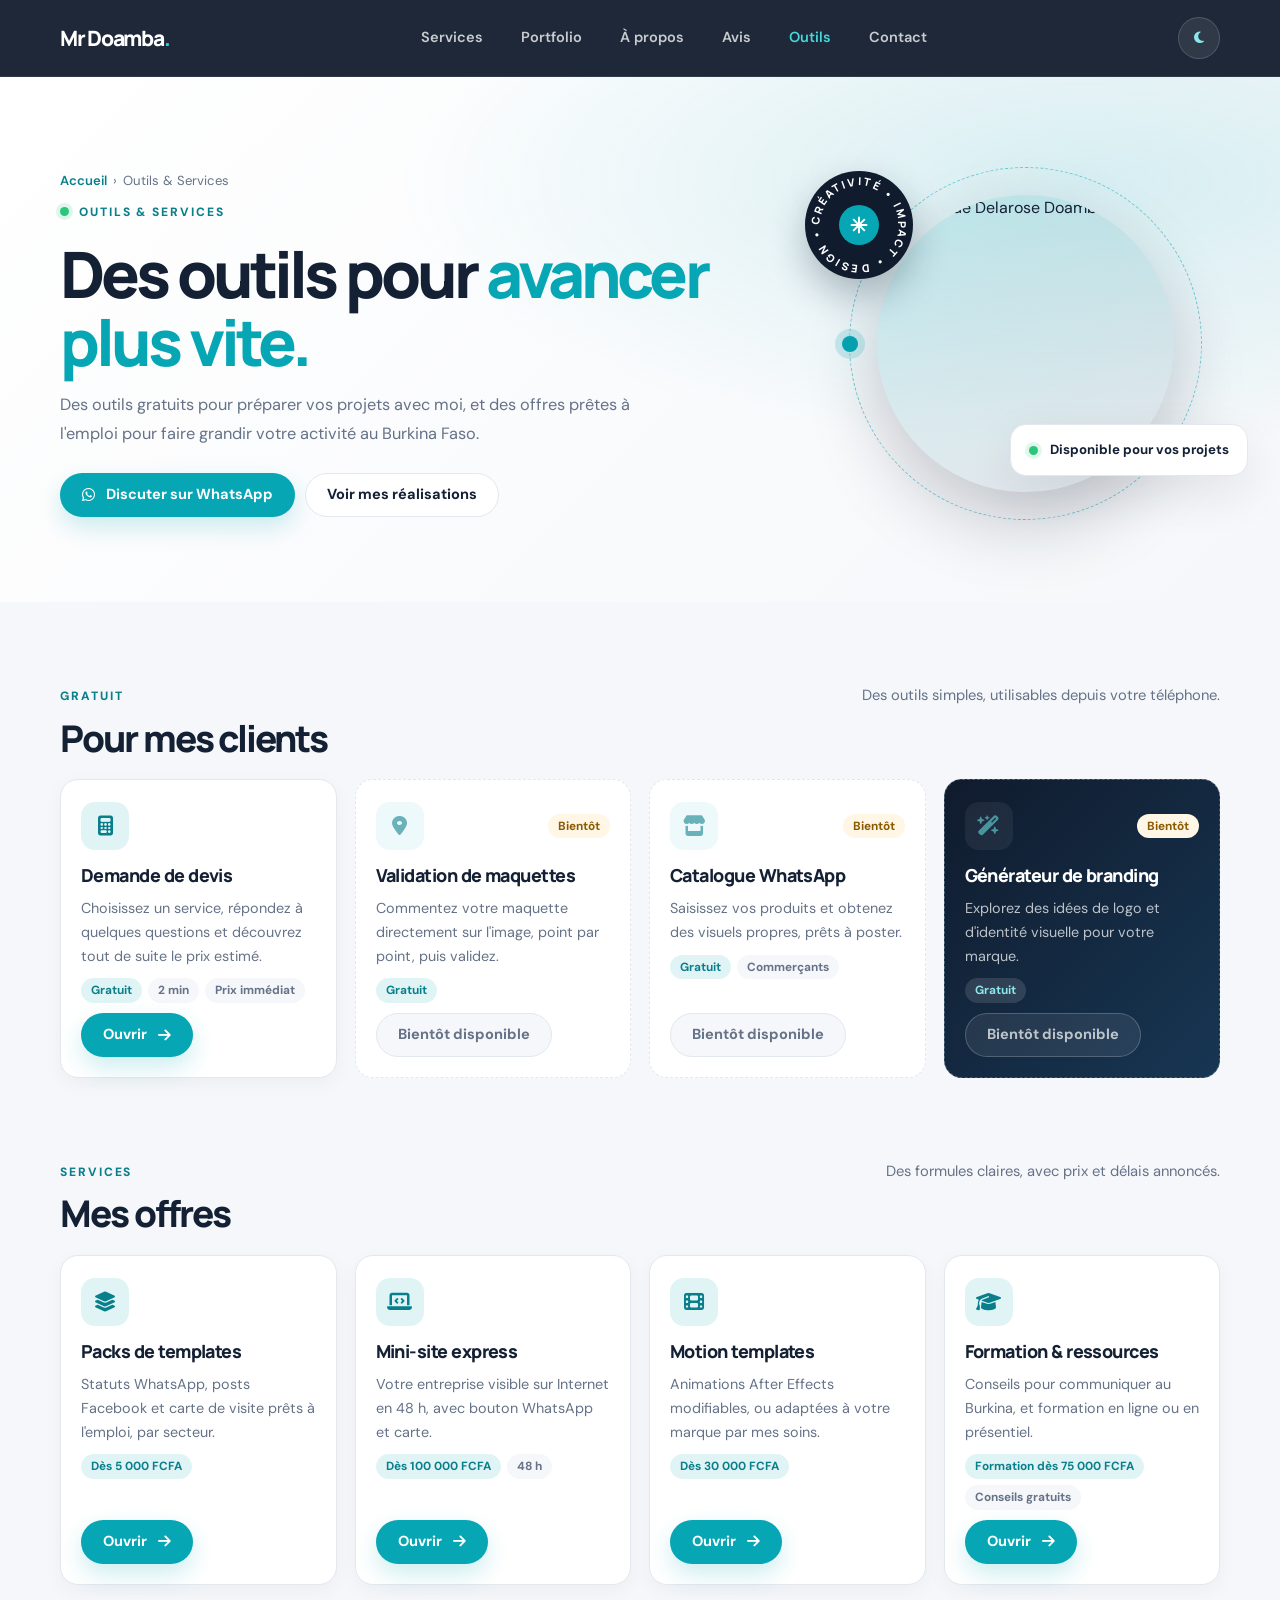
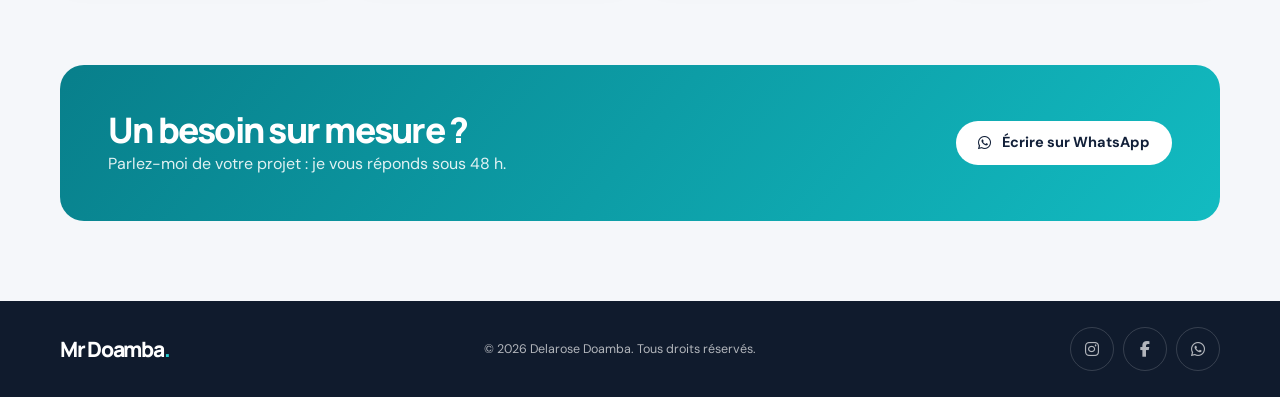
==== commit 88a54c61: "Outils : demande de devis avec estimation de prix immédiate - outils/commande.html : catalogue des s" ====
--- a/outils/index.html
+++ b/outils/index.html
@@ -100,21 +100,20 @@
 
         <!--
           Chaque outil pas encore livré porte la classe « is-soon » et un bouton inactif.
-          Quand un module est prêt : retirer « is-soon », remplacer le <span> du bouton par
-          <a class="button button-primary" href="brief.html" target="_blank" rel="noopener">Ouvrir</a>
-          (chaque outil s'ouvre dans un nouvel onglet).
+          Quand un module est prêt : retirer « is-soon » et remplacer le <span> du bouton par
+          <a class="button button-primary" href="...">Ouvrir</a>.
+          Les offres ouvrent commande.html?service=... (questions et prix dans data/tarifs.js).
         -->
         <ul class="tool-grid tool-grid-4">
           <li>
-            <article class="tool-card is-soon">
-              <div class="tool-card-top">
-                <span class="tool-icon"><i class="fa-solid fa-clipboard-list" aria-hidden="true"></i></span>
-                <span class="badge badge-soon">Bientôt</span>
-              </div>
-              <h3>Brief client</h3>
-              <p>Décrivez votre projet en quelques minutes : je reçois un brief clair et complet.</p>
-              <div class="tool-meta"><span class="badge">Gratuit</span><span class="badge badge-neutral">5 min</span></div>
-              <span class="button is-disabled" aria-disabled="true">Bientôt disponible</span>
+            <article class="tool-card">
+              <div class="tool-card-top">
+                <span class="tool-icon"><i class="fa-solid fa-calculator" aria-hidden="true"></i></span>
+              </div>
+              <h3>Demande de devis</h3>
+              <p>Choisissez un service, répondez à quelques questions et découvrez tout de suite le prix estimé.</p>
+              <div class="tool-meta"><span class="badge">Gratuit</span><span class="badge badge-neutral">2 min</span><span class="badge badge-neutral">Prix immédiat</span></div>
+              <a class="button button-primary" href="commande.html">Ouvrir <i class="fa-solid fa-arrow-right" aria-hidden="true"></i></a>
             </article>
           </li>
           <li>
@@ -171,51 +170,47 @@
 
         <ul class="tool-grid tool-grid-4">
           <li>
-            <article class="tool-card is-soon">
+            <article class="tool-card">
               <div class="tool-card-top">
                 <span class="tool-icon"><i class="fa-solid fa-layer-group" aria-hidden="true"></i></span>
-                <span class="badge badge-soon">Bientôt</span>
               </div>
               <h3>Packs de templates</h3>
               <p>Statuts WhatsApp, posts Facebook et carte de visite prêts à l'emploi, par secteur.</p>
               <div class="tool-meta"><span class="badge">Dès 5&nbsp;000&nbsp;FCFA</span></div>
-              <span class="button is-disabled" aria-disabled="true">Bientôt disponible</span>
-            </article>
-          </li>
-          <li>
-            <article class="tool-card is-soon">
+              <a class="button button-primary" href="commande.html?service=packs">Ouvrir <i class="fa-solid fa-arrow-right" aria-hidden="true"></i></a>
+            </article>
+          </li>
+          <li>
+            <article class="tool-card">
               <div class="tool-card-top">
                 <span class="tool-icon"><i class="fa-solid fa-laptop-code" aria-hidden="true"></i></span>
-                <span class="badge badge-soon">Bientôt</span>
               </div>
               <h3>Mini-site express</h3>
               <p>Votre entreprise visible sur Internet en 48&nbsp;h, avec bouton WhatsApp et carte.</p>
               <div class="tool-meta"><span class="badge">Dès 100&nbsp;000&nbsp;FCFA</span><span class="badge badge-neutral">48&nbsp;h</span></div>
-              <span class="button is-disabled" aria-disabled="true">Bientôt disponible</span>
-            </article>
-          </li>
-          <li>
-            <article class="tool-card is-soon">
+              <a class="button button-primary" href="commande.html?service=minisite">Ouvrir <i class="fa-solid fa-arrow-right" aria-hidden="true"></i></a>
+            </article>
+          </li>
+          <li>
+            <article class="tool-card">
               <div class="tool-card-top">
                 <span class="tool-icon"><i class="fa-solid fa-film" aria-hidden="true"></i></span>
-                <span class="badge badge-soon">Bientôt</span>
               </div>
               <h3>Motion templates</h3>
               <p>Animations After Effects modifiables, ou adaptées à votre marque par mes soins.</p>
               <div class="tool-meta"><span class="badge">Dès 30&nbsp;000&nbsp;FCFA</span></div>
-              <span class="button is-disabled" aria-disabled="true">Bientôt disponible</span>
-            </article>
-          </li>
-          <li>
-            <article class="tool-card is-soon">
+              <a class="button button-primary" href="commande.html?service=motiontemplate">Ouvrir <i class="fa-solid fa-arrow-right" aria-hidden="true"></i></a>
+            </article>
+          </li>
+          <li>
+            <article class="tool-card">
               <div class="tool-card-top">
                 <span class="tool-icon"><i class="fa-solid fa-graduation-cap" aria-hidden="true"></i></span>
-                <span class="badge badge-soon">Bientôt</span>
               </div>
               <h3>Formation &amp; ressources</h3>
               <p>Conseils pour communiquer au Burkina, et formation en ligne ou en présentiel.</p>
               <div class="tool-meta"><span class="badge">Formation dès 75&nbsp;000&nbsp;FCFA</span><span class="badge badge-neutral">Conseils gratuits</span></div>
-              <span class="button is-disabled" aria-disabled="true">Bientôt disponible</span>
+              <a class="button button-primary" href="commande.html?service=formation">Ouvrir <i class="fa-solid fa-arrow-right" aria-hidden="true"></i></a>
             </article>
           </li>
         </ul>
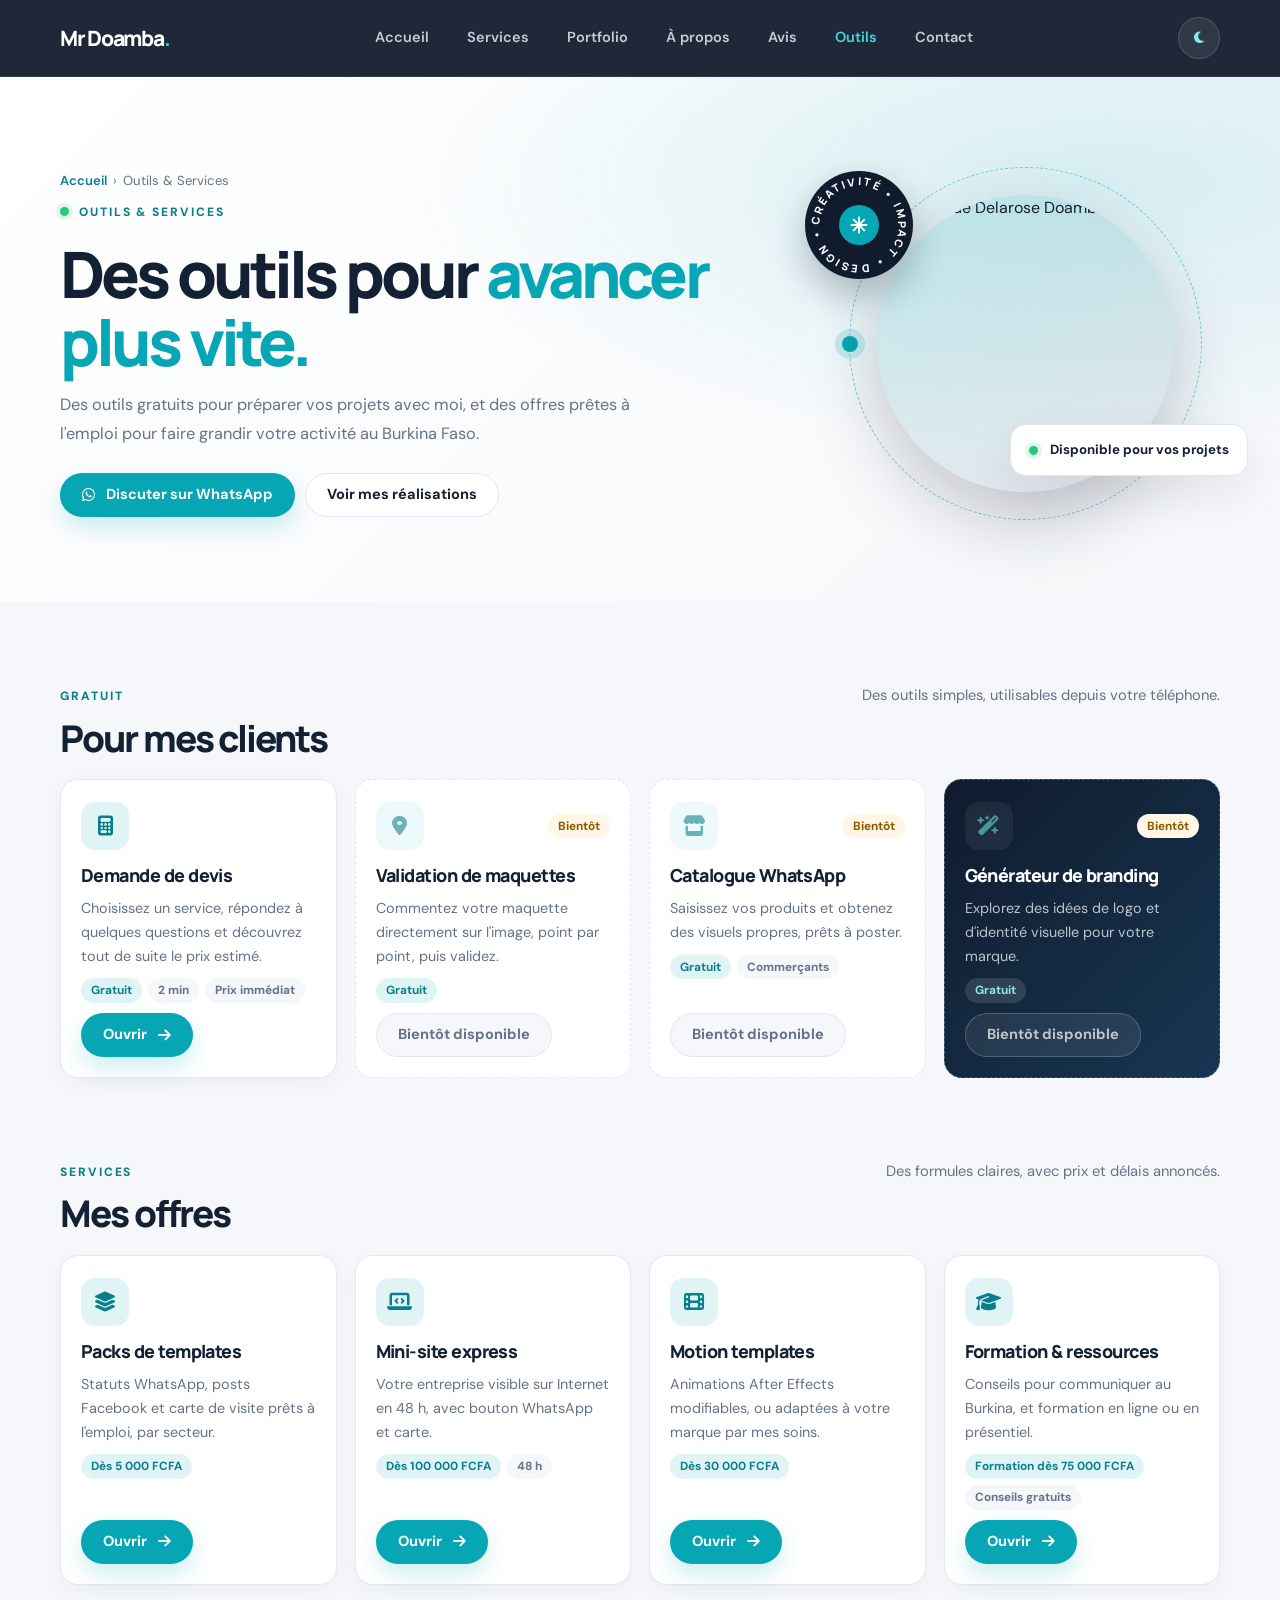
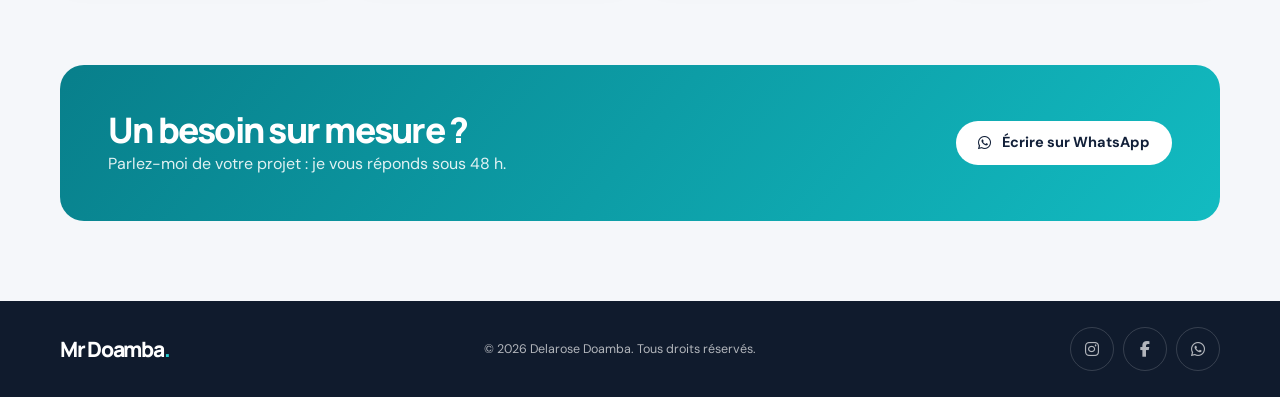
==== commit 34868294: "Menu : lien « Accueil » avant « Services » Ramène en haut de la page d'accueil (photo), depuis l'acc" ====
--- a/outils/index.html
+++ b/outils/index.html
@@ -35,6 +35,7 @@
     <div class="container header-inner">
       <a class="brand" href="../" aria-label="Mr Doamba, accueil">Mr Doamba<span>.</span></a>
       <nav class="site-nav" id="main-nav" aria-label="Navigation principale">
+        <a href="../#top">Accueil</a>
         <a href="../#services">Services</a>
         <a href="../#portfolio">Portfolio</a>
         <a href="../#apropos">À propos</a>
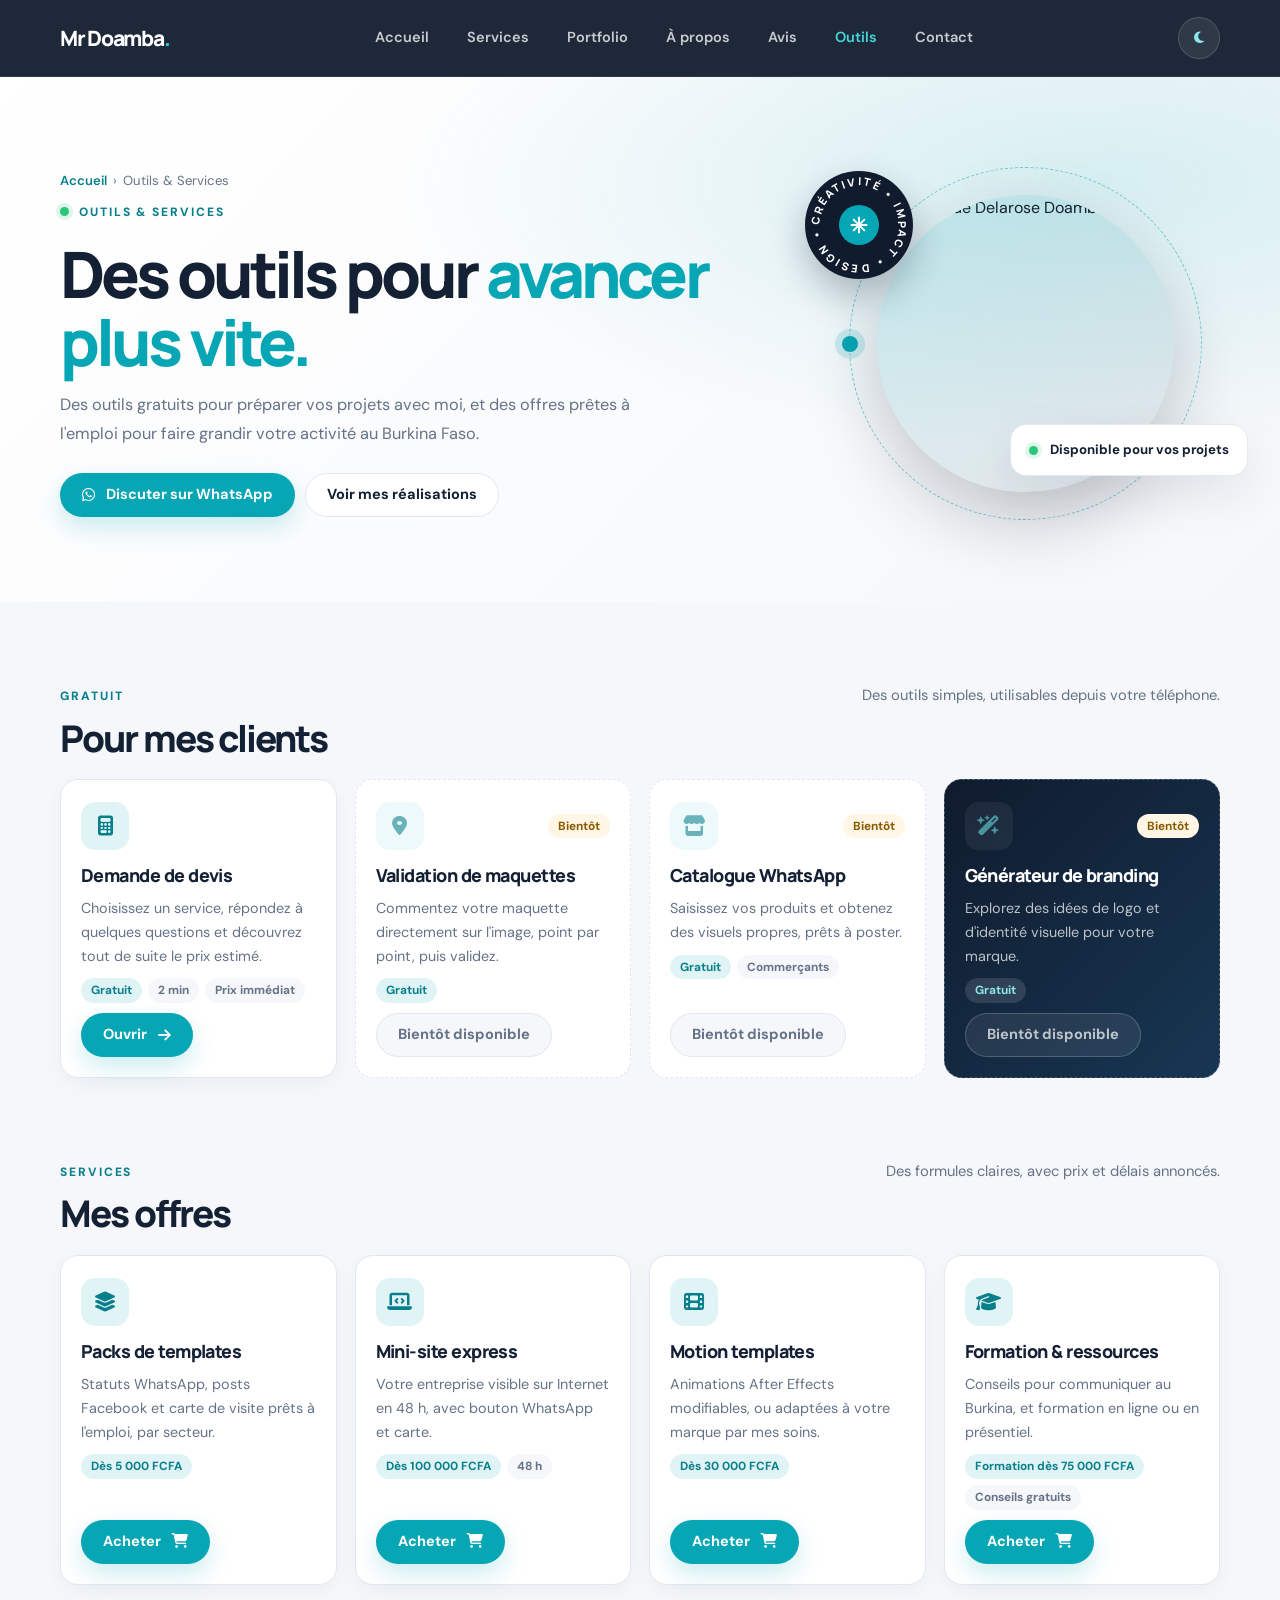
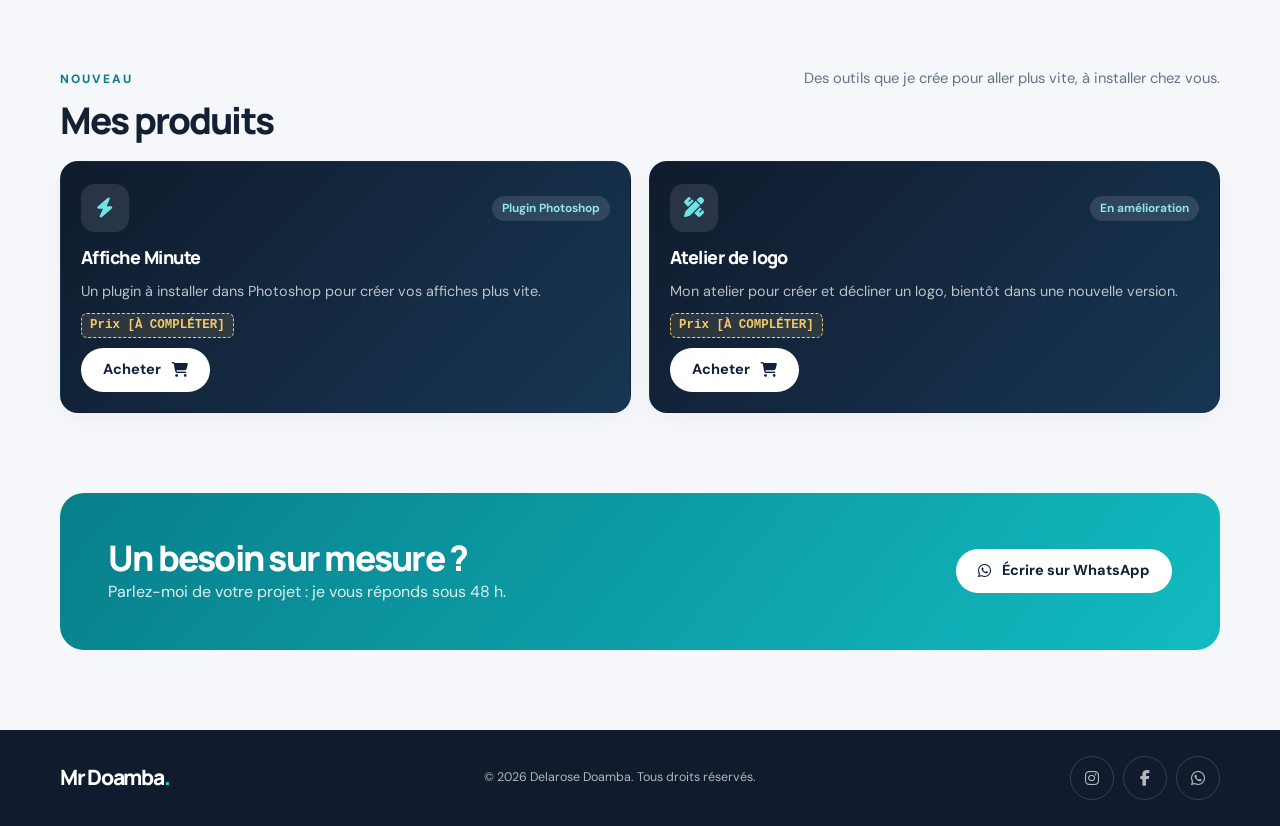
==== commit b9642c4b: "Outils : section « Mes produits » (Affiche Minute, Atelier de logo) et boutons « Acheter » - Nouvell" ====
--- a/outils/index.html
+++ b/outils/index.html
@@ -13,7 +13,7 @@
   <meta property="og:locale" content="fr_FR">
   <meta property="og:site_name" content="Mr Doamba">
   <meta property="og:title" content="Outils & Services — Mr Doamba">
-  <meta property="og:description" content="Brief client, validation de maquettes, catalogue WhatsApp, packs de visuels, mini-site express, motion templates et formation.">
+  <meta property="og:description" content="Demande de devis, packs de visuels, mini-site express, motion templates, formation, plugin Photoshop Affiche Minute et atelier de logo.">
   <meta property="og:url" content="https://romeodoamba980-code.github.io/MrDoamba/outils/">
   <meta property="og:image" content="https://romeodoamba980-code.github.io/MrDoamba/images/og/outils.jpg">
   <meta property="og:image:width" content="1200">
@@ -178,7 +178,7 @@
               <h3>Packs de templates</h3>
               <p>Statuts WhatsApp, posts Facebook et carte de visite prêts à l'emploi, par secteur.</p>
               <div class="tool-meta"><span class="badge">Dès 5&nbsp;000&nbsp;FCFA</span></div>
-              <a class="button button-primary" href="commande.html?service=packs">Ouvrir <i class="fa-solid fa-arrow-right" aria-hidden="true"></i></a>
+              <a class="button button-primary" href="commande.html?service=packs">Acheter <i class="fa-solid fa-cart-shopping" aria-hidden="true"></i></a>
             </article>
           </li>
           <li>
@@ -189,7 +189,7 @@
               <h3>Mini-site express</h3>
               <p>Votre entreprise visible sur Internet en 48&nbsp;h, avec bouton WhatsApp et carte.</p>
               <div class="tool-meta"><span class="badge">Dès 100&nbsp;000&nbsp;FCFA</span><span class="badge badge-neutral">48&nbsp;h</span></div>
-              <a class="button button-primary" href="commande.html?service=minisite">Ouvrir <i class="fa-solid fa-arrow-right" aria-hidden="true"></i></a>
+              <a class="button button-primary" href="commande.html?service=minisite">Acheter <i class="fa-solid fa-cart-shopping" aria-hidden="true"></i></a>
             </article>
           </li>
           <li>
@@ -200,7 +200,7 @@
               <h3>Motion templates</h3>
               <p>Animations After Effects modifiables, ou adaptées à votre marque par mes soins.</p>
               <div class="tool-meta"><span class="badge">Dès 30&nbsp;000&nbsp;FCFA</span></div>
-              <a class="button button-primary" href="commande.html?service=motiontemplate">Ouvrir <i class="fa-solid fa-arrow-right" aria-hidden="true"></i></a>
+              <a class="button button-primary" href="commande.html?service=motiontemplate">Acheter <i class="fa-solid fa-cart-shopping" aria-hidden="true"></i></a>
             </article>
           </li>
           <li>
@@ -211,7 +211,47 @@
               <h3>Formation &amp; ressources</h3>
               <p>Conseils pour communiquer au Burkina, et formation en ligne ou en présentiel.</p>
               <div class="tool-meta"><span class="badge">Formation dès 75&nbsp;000&nbsp;FCFA</span><span class="badge badge-neutral">Conseils gratuits</span></div>
-              <a class="button button-primary" href="commande.html?service=formation">Ouvrir <i class="fa-solid fa-arrow-right" aria-hidden="true"></i></a>
+              <a class="button button-primary" href="commande.html?service=formation">Acheter <i class="fa-solid fa-cart-shopping" aria-hidden="true"></i></a>
+            </article>
+          </li>
+        </ul>
+      </div>
+    </section>
+
+    <!-- ================= Produits à acheter (plugin, atelier) ================= -->
+    <section class="outils-section" aria-labelledby="titre-produits">
+      <div class="container">
+        <div class="tools-group-heading">
+          <div>
+            <span class="eyebrow">Nouveau</span>
+            <h2 id="titre-produits">Mes produits</h2>
+          </div>
+          <p>Des outils que je crée pour aller plus vite, à installer chez vous.</p>
+        </div>
+
+        <ul class="tool-grid tool-grid-2">
+          <li>
+            <article class="tool-card tool-card-feature">
+              <div class="tool-card-top">
+                <span class="tool-icon"><i class="fa-solid fa-bolt" aria-hidden="true"></i></span>
+                <span class="badge">Plugin Photoshop</span>
+              </div>
+              <h3>Affiche Minute</h3>
+              <p>Un plugin à installer dans Photoshop pour créer vos affiches plus vite.</p>
+              <div class="tool-meta"><span class="a-completer">Prix [À COMPLÉTER]</span></div>
+              <a class="button button-light" href="commande.html?service=afficheminute">Acheter <i class="fa-solid fa-cart-shopping" aria-hidden="true"></i></a>
+            </article>
+          </li>
+          <li>
+            <article class="tool-card tool-card-feature">
+              <div class="tool-card-top">
+                <span class="tool-icon"><i class="fa-solid fa-pen-ruler" aria-hidden="true"></i></span>
+                <span class="badge">En amélioration</span>
+              </div>
+              <h3>Atelier de logo</h3>
+              <p>Mon atelier pour créer et décliner un logo, bientôt dans une nouvelle version.</p>
+              <div class="tool-meta"><span class="a-completer">Prix [À COMPLÉTER]</span></div>
+              <a class="button button-light" href="commande.html?service=atelierlogo">Acheter <i class="fa-solid fa-cart-shopping" aria-hidden="true"></i></a>
             </article>
           </li>
         </ul>
--- a/styles.css
+++ b/styles.css
@@ -1881,3 +1881,26 @@
 .collab-label {
   align-self: flex-start;
 }
+
+/* Visuels publiés depuis Photoshop : section Templates + bouton dans la visionneuse */
+.section-templates[hidden],
+.site-nav a[hidden] {
+  display: none !important;
+}
+
+.section-templates {
+  background:
+    radial-gradient(ellipse at 0% 100%, rgba(6, 166, 181, .07), transparent 38%),
+    var(--paper);
+}
+
+.section-templates .section-heading {
+  margin-bottom: 36px;
+}
+
+.lightbox-caption .lightbox-cta {
+  display: inline-flex;
+  margin-top: 12px;
+  padding: 10px 18px;
+  font-size: .85rem;
+}
--- a/outils/assets/outils.css
+++ b/outils/assets/outils.css
@@ -551,3 +551,17 @@
   width: var(--outils-tap);
   height: var(--outils-tap);
 }
+
+/* Grille de 2 cartes (section « Mes produits ») */
+@media (min-width: 900px) {
+  .tool-grid-2 {
+    grid-template-columns: repeat(2, minmax(0, 1fr));
+  }
+}
+
+/* Marqueur « À compléter » lisible sur une carte foncée */
+.tool-card-feature .a-completer {
+  border-color: #f5c86b;
+  background: rgba(245, 200, 107, .12);
+  color: #f5c86b;
+}
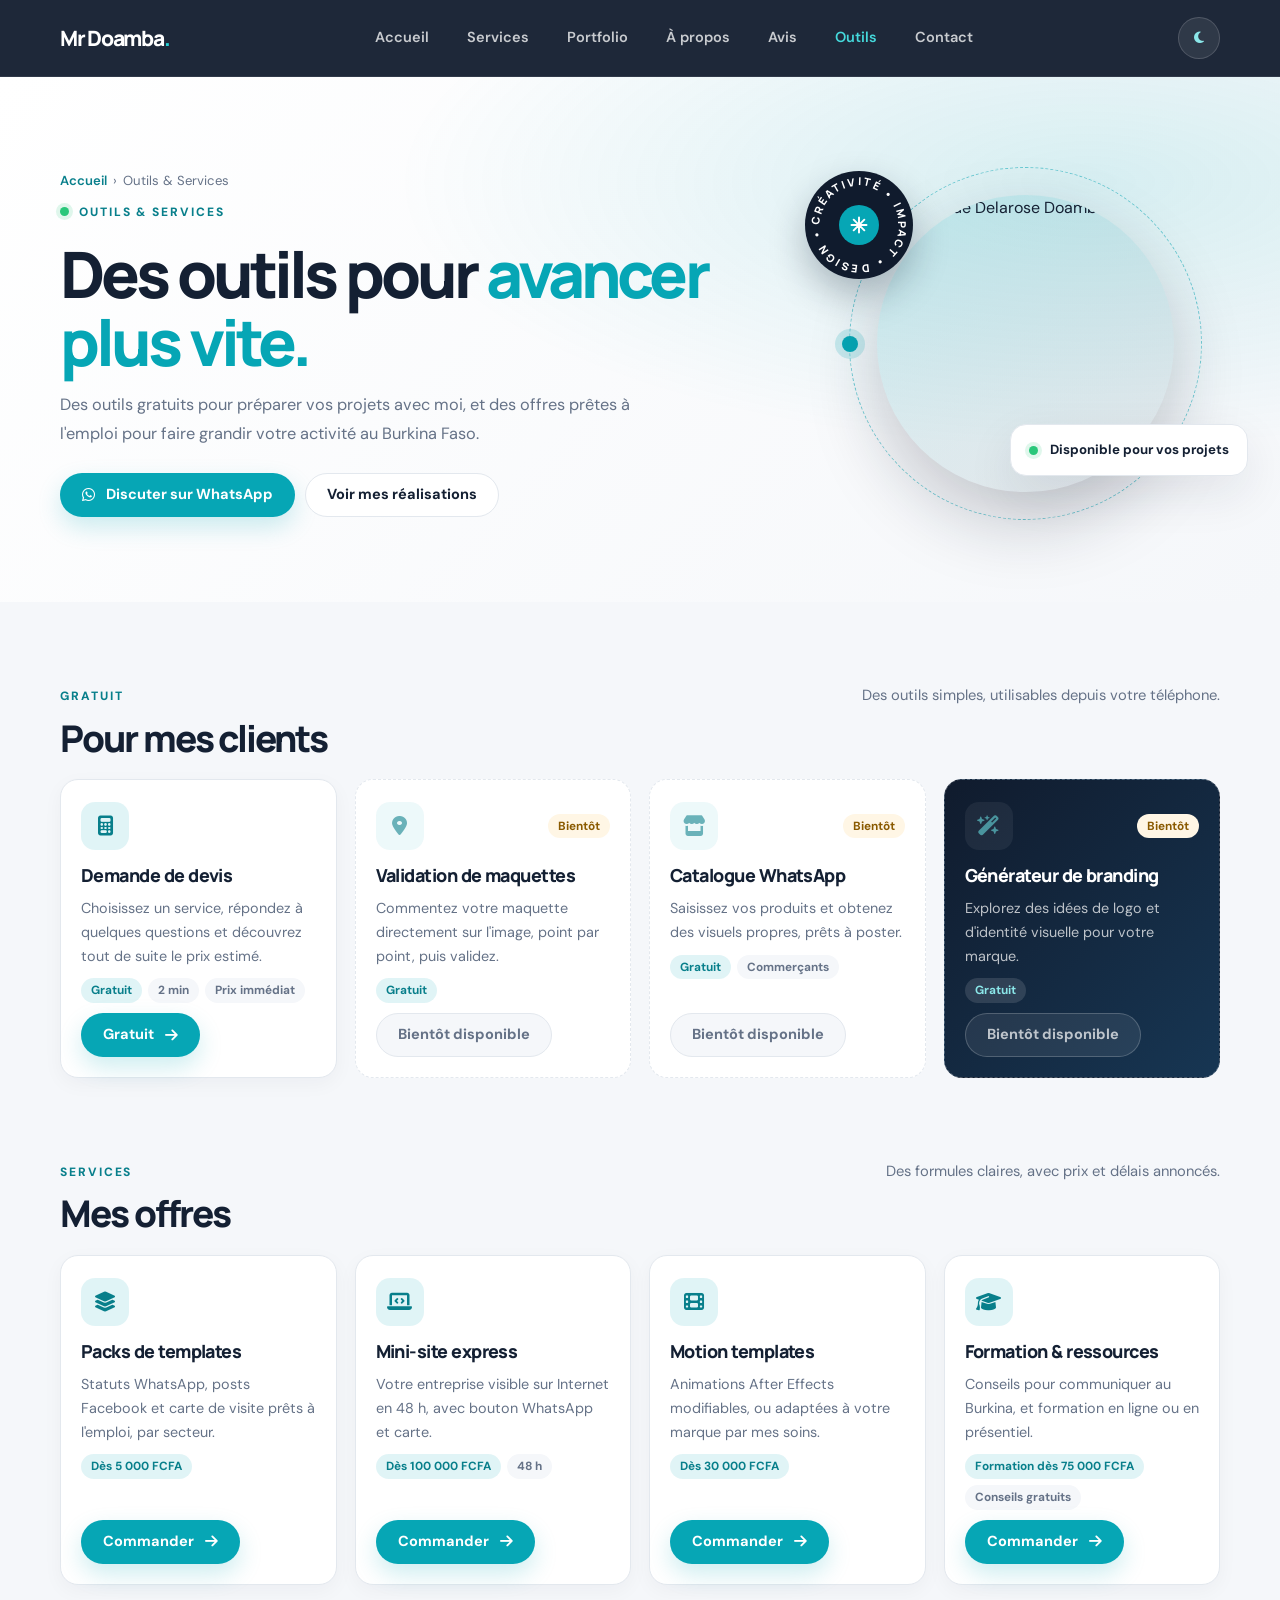
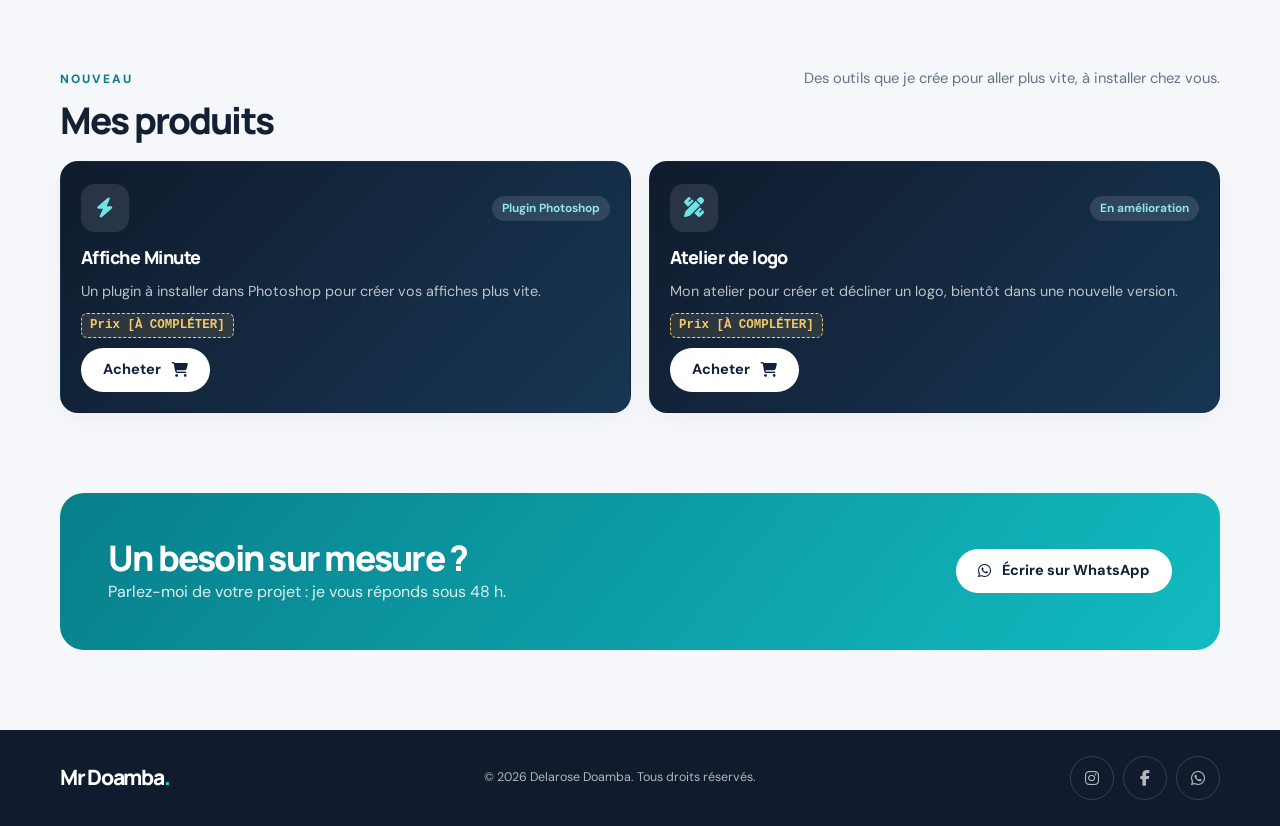
==== commit c3b82aac: "Outils : « Commander » sur les offres, « Gratuit » sur l'outil gratuit Co-Authored-By: Claude Opus 5" ====
--- a/outils/index.html
+++ b/outils/index.html
@@ -102,7 +102,8 @@
         <!--
           Chaque outil pas encore livré porte la classe « is-soon » et un bouton inactif.
           Quand un module est prêt : retirer « is-soon » et remplacer le <span> du bouton par
-          <a class="button button-primary" href="...">Ouvrir</a>.
+          <a class="button button-primary" href="...">Gratuit</a>.
+          Libellés : « Gratuit » (outils gratuits), « Commander » (offres), « Acheter » (produits).
           Les offres ouvrent commande.html?service=... (questions et prix dans data/tarifs.js).
         -->
         <ul class="tool-grid tool-grid-4">
@@ -114,7 +115,7 @@
               <h3>Demande de devis</h3>
               <p>Choisissez un service, répondez à quelques questions et découvrez tout de suite le prix estimé.</p>
               <div class="tool-meta"><span class="badge">Gratuit</span><span class="badge badge-neutral">2 min</span><span class="badge badge-neutral">Prix immédiat</span></div>
-              <a class="button button-primary" href="commande.html">Ouvrir <i class="fa-solid fa-arrow-right" aria-hidden="true"></i></a>
+              <a class="button button-primary" href="commande.html">Gratuit <i class="fa-solid fa-arrow-right" aria-hidden="true"></i></a>
             </article>
           </li>
           <li>
@@ -178,7 +179,7 @@
               <h3>Packs de templates</h3>
               <p>Statuts WhatsApp, posts Facebook et carte de visite prêts à l'emploi, par secteur.</p>
               <div class="tool-meta"><span class="badge">Dès 5&nbsp;000&nbsp;FCFA</span></div>
-              <a class="button button-primary" href="commande.html?service=packs">Acheter <i class="fa-solid fa-cart-shopping" aria-hidden="true"></i></a>
+              <a class="button button-primary" href="commande.html?service=packs">Commander <i class="fa-solid fa-arrow-right" aria-hidden="true"></i></a>
             </article>
           </li>
           <li>
@@ -189,7 +190,7 @@
               <h3>Mini-site express</h3>
               <p>Votre entreprise visible sur Internet en 48&nbsp;h, avec bouton WhatsApp et carte.</p>
               <div class="tool-meta"><span class="badge">Dès 100&nbsp;000&nbsp;FCFA</span><span class="badge badge-neutral">48&nbsp;h</span></div>
-              <a class="button button-primary" href="commande.html?service=minisite">Acheter <i class="fa-solid fa-cart-shopping" aria-hidden="true"></i></a>
+              <a class="button button-primary" href="commande.html?service=minisite">Commander <i class="fa-solid fa-arrow-right" aria-hidden="true"></i></a>
             </article>
           </li>
           <li>
@@ -200,7 +201,7 @@
               <h3>Motion templates</h3>
               <p>Animations After Effects modifiables, ou adaptées à votre marque par mes soins.</p>
               <div class="tool-meta"><span class="badge">Dès 30&nbsp;000&nbsp;FCFA</span></div>
-              <a class="button button-primary" href="commande.html?service=motiontemplate">Acheter <i class="fa-solid fa-cart-shopping" aria-hidden="true"></i></a>
+              <a class="button button-primary" href="commande.html?service=motiontemplate">Commander <i class="fa-solid fa-arrow-right" aria-hidden="true"></i></a>
             </article>
           </li>
           <li>
@@ -211,7 +212,7 @@
               <h3>Formation &amp; ressources</h3>
               <p>Conseils pour communiquer au Burkina, et formation en ligne ou en présentiel.</p>
               <div class="tool-meta"><span class="badge">Formation dès 75&nbsp;000&nbsp;FCFA</span><span class="badge badge-neutral">Conseils gratuits</span></div>
-              <a class="button button-primary" href="commande.html?service=formation">Acheter <i class="fa-solid fa-cart-shopping" aria-hidden="true"></i></a>
+              <a class="button button-primary" href="commande.html?service=formation">Commander <i class="fa-solid fa-arrow-right" aria-hidden="true"></i></a>
             </article>
           </li>
         </ul>
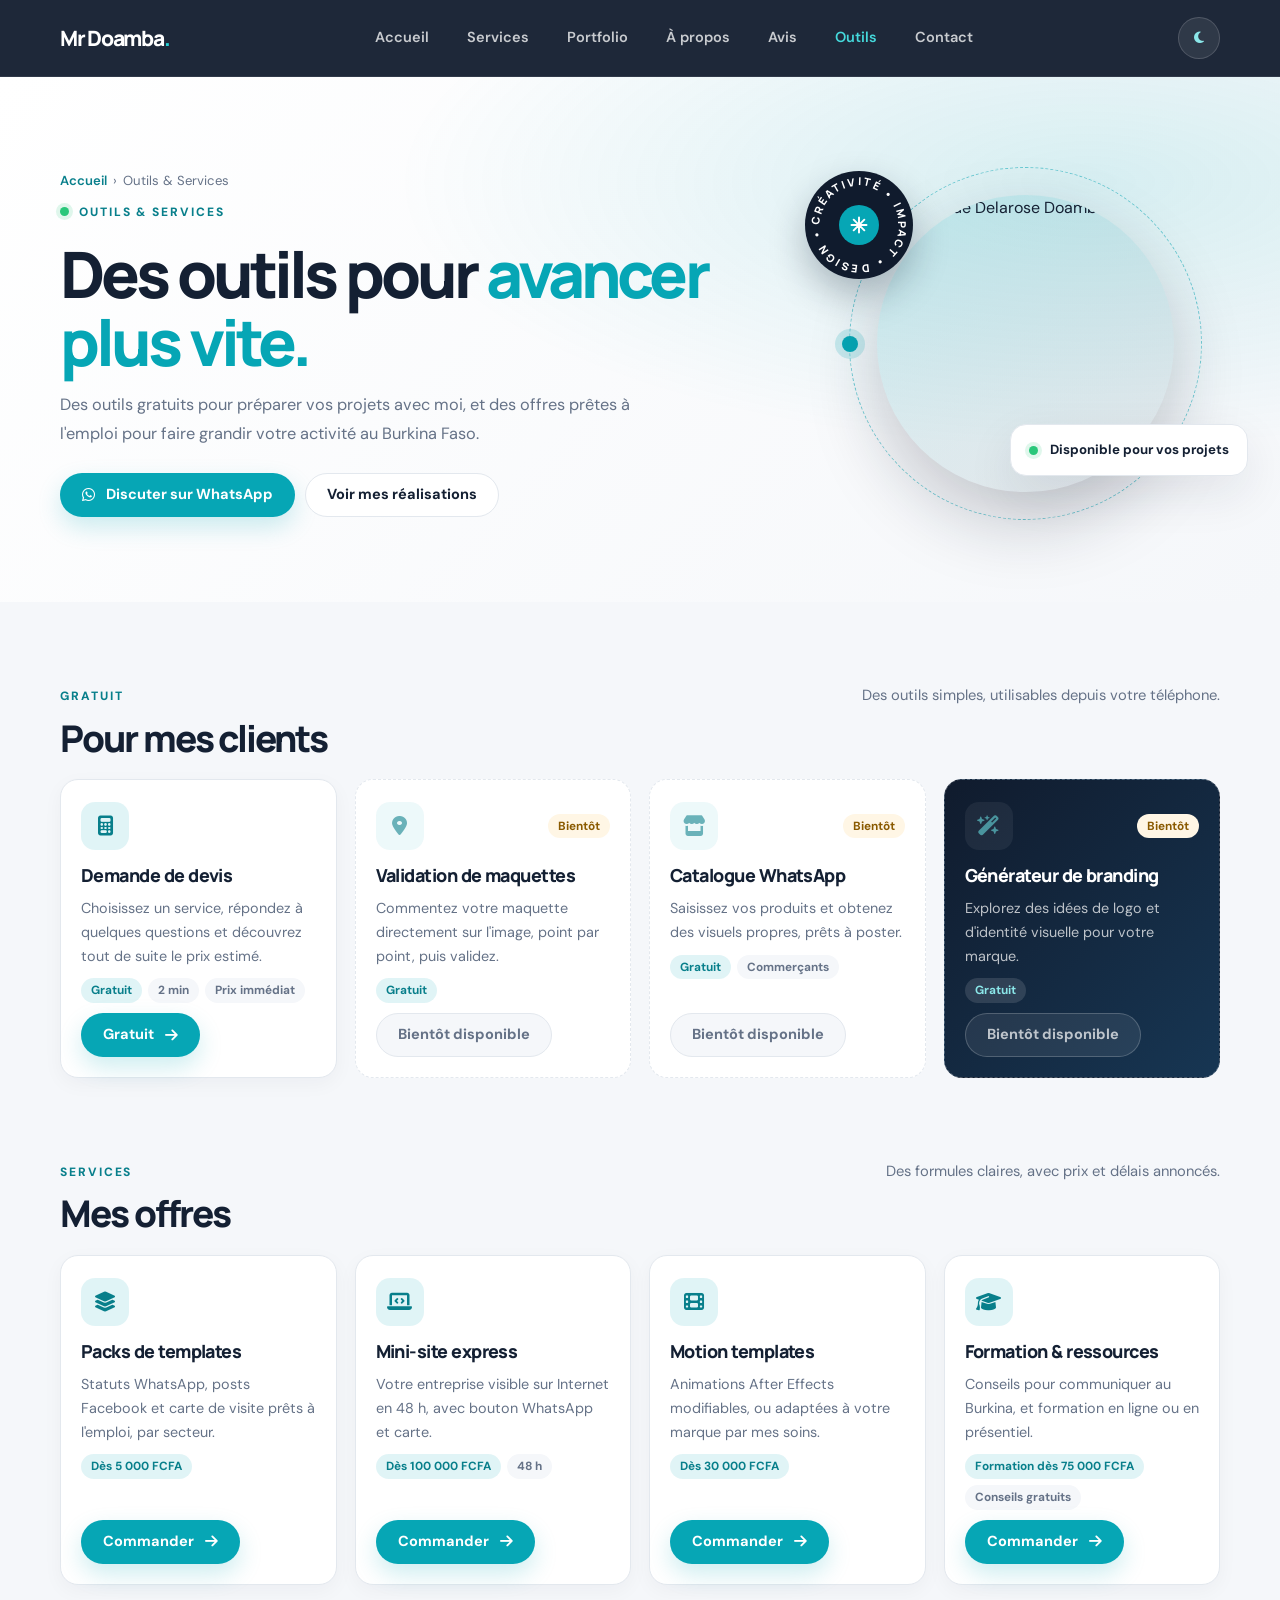
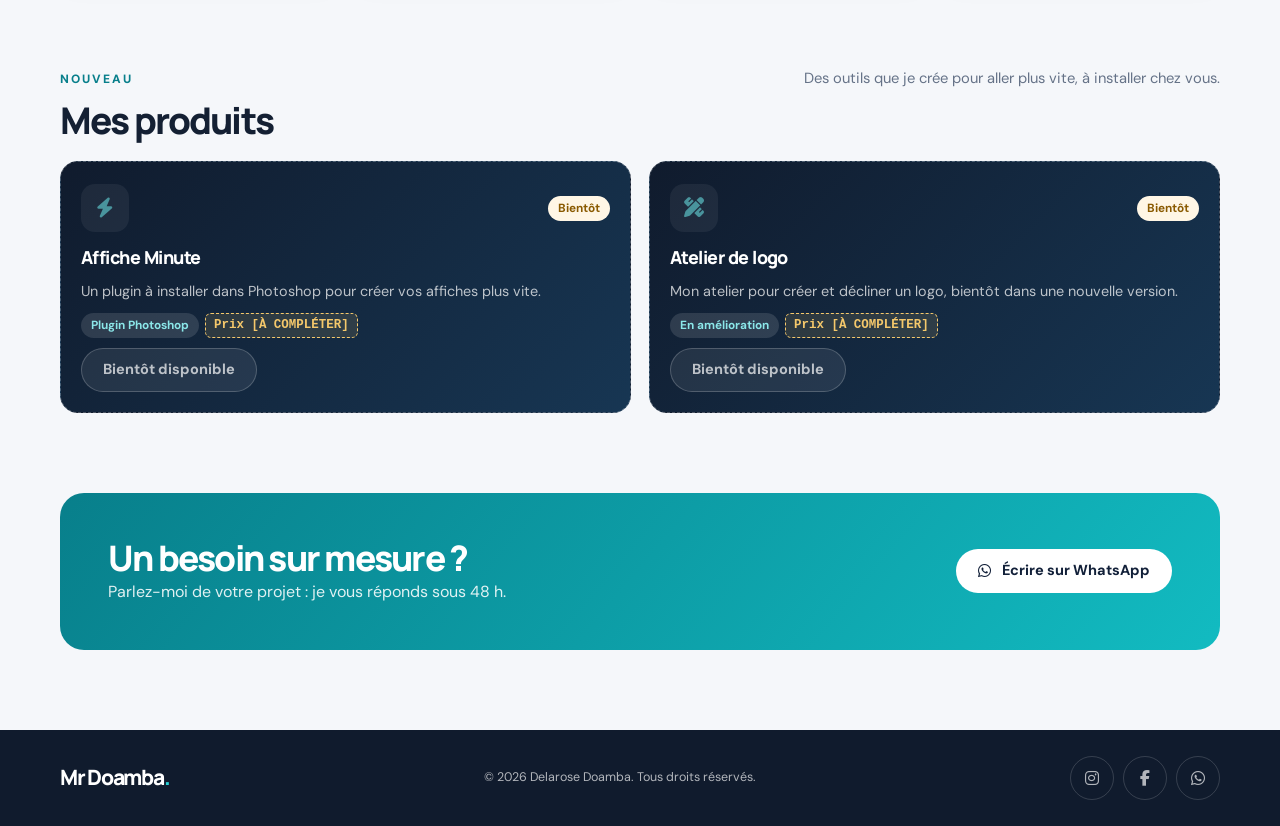
==== commit b7538346: "Mes produits : Affiche Minute et Atelier de logo en « Bientôt » - Cartes en « Bientôt disponible » c" ====
--- a/outils/index.html
+++ b/outils/index.html
@@ -232,27 +232,31 @@
 
         <ul class="tool-grid tool-grid-2">
           <li>
-            <article class="tool-card tool-card-feature">
+            <!-- Pas encore prêt : le jour de la sortie, retirer « is-soon » et remettre
+                 <a class="button button-light" href="commande.html?service=afficheminute">Acheter</a> -->
+            <article class="tool-card tool-card-feature is-soon">
               <div class="tool-card-top">
                 <span class="tool-icon"><i class="fa-solid fa-bolt" aria-hidden="true"></i></span>
-                <span class="badge">Plugin Photoshop</span>
+                <span class="badge badge-soon">Bientôt</span>
               </div>
               <h3>Affiche Minute</h3>
               <p>Un plugin à installer dans Photoshop pour créer vos affiches plus vite.</p>
-              <div class="tool-meta"><span class="a-completer">Prix [À COMPLÉTER]</span></div>
-              <a class="button button-light" href="commande.html?service=afficheminute">Acheter <i class="fa-solid fa-cart-shopping" aria-hidden="true"></i></a>
-            </article>
-          </li>
-          <li>
-            <article class="tool-card tool-card-feature">
+              <div class="tool-meta"><span class="badge">Plugin Photoshop</span><span class="a-completer">Prix [À COMPLÉTER]</span></div>
+              <span class="button is-disabled" aria-disabled="true">Bientôt disponible</span>
+            </article>
+          </li>
+          <li>
+            <!-- Pas encore prêt : le jour de la sortie, retirer « is-soon » et remettre
+                 <a class="button button-light" href="commande.html?service=atelierlogo">Acheter</a> -->
+            <article class="tool-card tool-card-feature is-soon">
               <div class="tool-card-top">
                 <span class="tool-icon"><i class="fa-solid fa-pen-ruler" aria-hidden="true"></i></span>
-                <span class="badge">En amélioration</span>
+                <span class="badge badge-soon">Bientôt</span>
               </div>
               <h3>Atelier de logo</h3>
               <p>Mon atelier pour créer et décliner un logo, bientôt dans une nouvelle version.</p>
-              <div class="tool-meta"><span class="a-completer">Prix [À COMPLÉTER]</span></div>
-              <a class="button button-light" href="commande.html?service=atelierlogo">Acheter <i class="fa-solid fa-cart-shopping" aria-hidden="true"></i></a>
+              <div class="tool-meta"><span class="badge">En amélioration</span><span class="a-completer">Prix [À COMPLÉTER]</span></div>
+              <span class="button is-disabled" aria-disabled="true">Bientôt disponible</span>
             </article>
           </li>
         </ul>
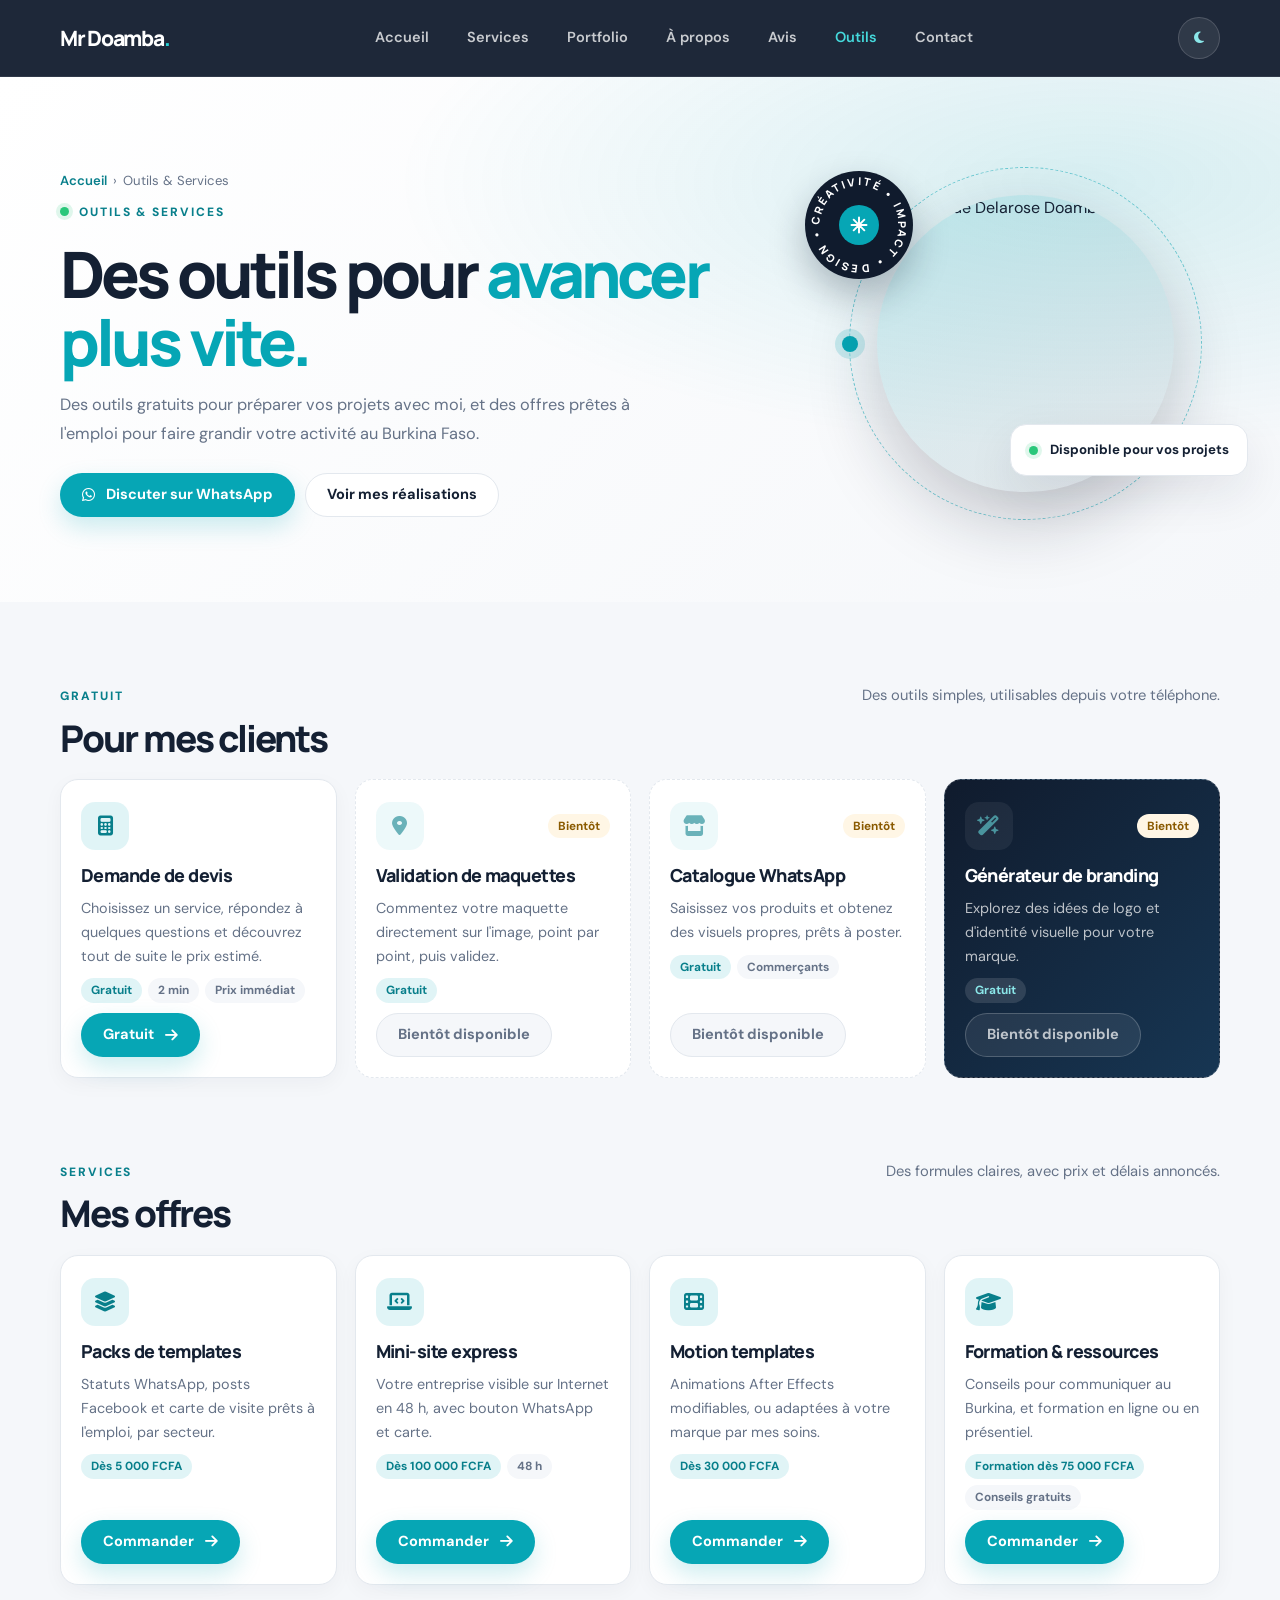
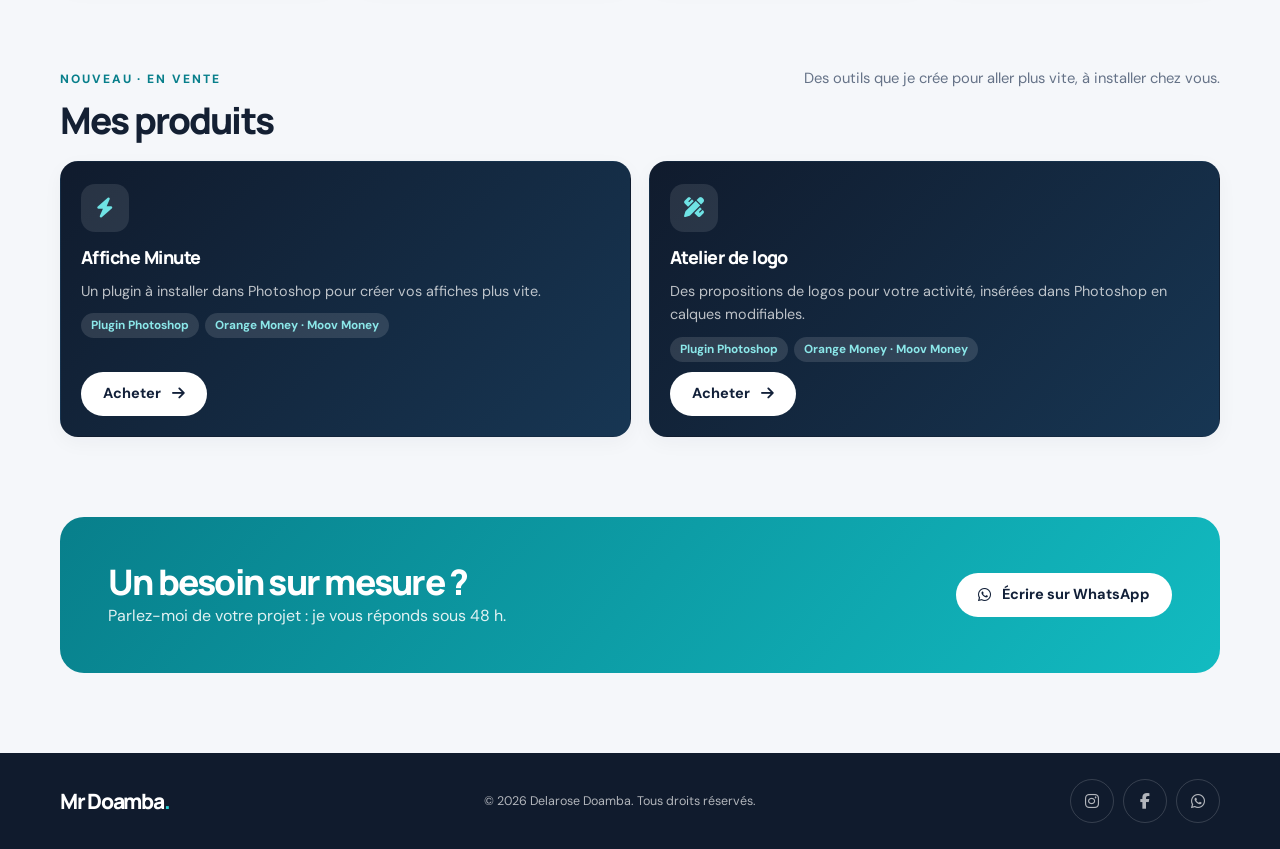
==== commit 2c0395b7: "Boutique : page d'achat des plugins Affiche Minute et Atelier Logo - outils/boutique.html : choix du" ====
--- a/outils/index.html
+++ b/outils/index.html
@@ -224,7 +224,7 @@
       <div class="container">
         <div class="tools-group-heading">
           <div>
-            <span class="eyebrow">Nouveau</span>
+            <span class="eyebrow">Nouveau · en vente</span>
             <h2 id="titre-produits">Mes produits</h2>
           </div>
           <p>Des outils que je crée pour aller plus vite, à installer chez vous.</p>
@@ -232,31 +232,27 @@
 
         <ul class="tool-grid tool-grid-2">
           <li>
-            <!-- Pas encore prêt : le jour de la sortie, retirer « is-soon » et remettre
-                 <a class="button button-light" href="commande.html?service=afficheminute">Acheter</a> -->
-            <article class="tool-card tool-card-feature is-soon">
+            <!-- En vente : la page boutique.html gère le paiement (prix dans assets/boutique.js) -->
+            <article class="tool-card tool-card-feature">
               <div class="tool-card-top">
                 <span class="tool-icon"><i class="fa-solid fa-bolt" aria-hidden="true"></i></span>
-                <span class="badge badge-soon">Bientôt</span>
               </div>
               <h3>Affiche Minute</h3>
               <p>Un plugin à installer dans Photoshop pour créer vos affiches plus vite.</p>
-              <div class="tool-meta"><span class="badge">Plugin Photoshop</span><span class="a-completer">Prix [À COMPLÉTER]</span></div>
-              <span class="button is-disabled" aria-disabled="true">Bientôt disponible</span>
-            </article>
-          </li>
-          <li>
-            <!-- Pas encore prêt : le jour de la sortie, retirer « is-soon » et remettre
-                 <a class="button button-light" href="commande.html?service=atelierlogo">Acheter</a> -->
-            <article class="tool-card tool-card-feature is-soon">
+              <div class="tool-meta"><span class="badge">Plugin Photoshop</span><span class="badge badge-neutral">Orange Money · Moov Money</span></div>
+              <a class="button button-light" href="boutique.html?produit=affiche-minute">Acheter <i class="fa-solid fa-arrow-right" aria-hidden="true"></i></a>
+            </article>
+          </li>
+          <li>
+            <!-- En vente : la page boutique.html gère le paiement (prix dans assets/boutique.js) -->
+            <article class="tool-card tool-card-feature">
               <div class="tool-card-top">
                 <span class="tool-icon"><i class="fa-solid fa-pen-ruler" aria-hidden="true"></i></span>
-                <span class="badge badge-soon">Bientôt</span>
               </div>
               <h3>Atelier de logo</h3>
-              <p>Mon atelier pour créer et décliner un logo, bientôt dans une nouvelle version.</p>
-              <div class="tool-meta"><span class="badge">En amélioration</span><span class="a-completer">Prix [À COMPLÉTER]</span></div>
-              <span class="button is-disabled" aria-disabled="true">Bientôt disponible</span>
+              <p>Des propositions de logos pour votre activité, insérées dans Photoshop en calques modifiables.</p>
+              <div class="tool-meta"><span class="badge">Plugin Photoshop</span><span class="badge badge-neutral">Orange Money · Moov Money</span></div>
+              <a class="button button-light" href="boutique.html?produit=atelier-logo">Acheter <i class="fa-solid fa-arrow-right" aria-hidden="true"></i></a>
             </article>
           </li>
         </ul>
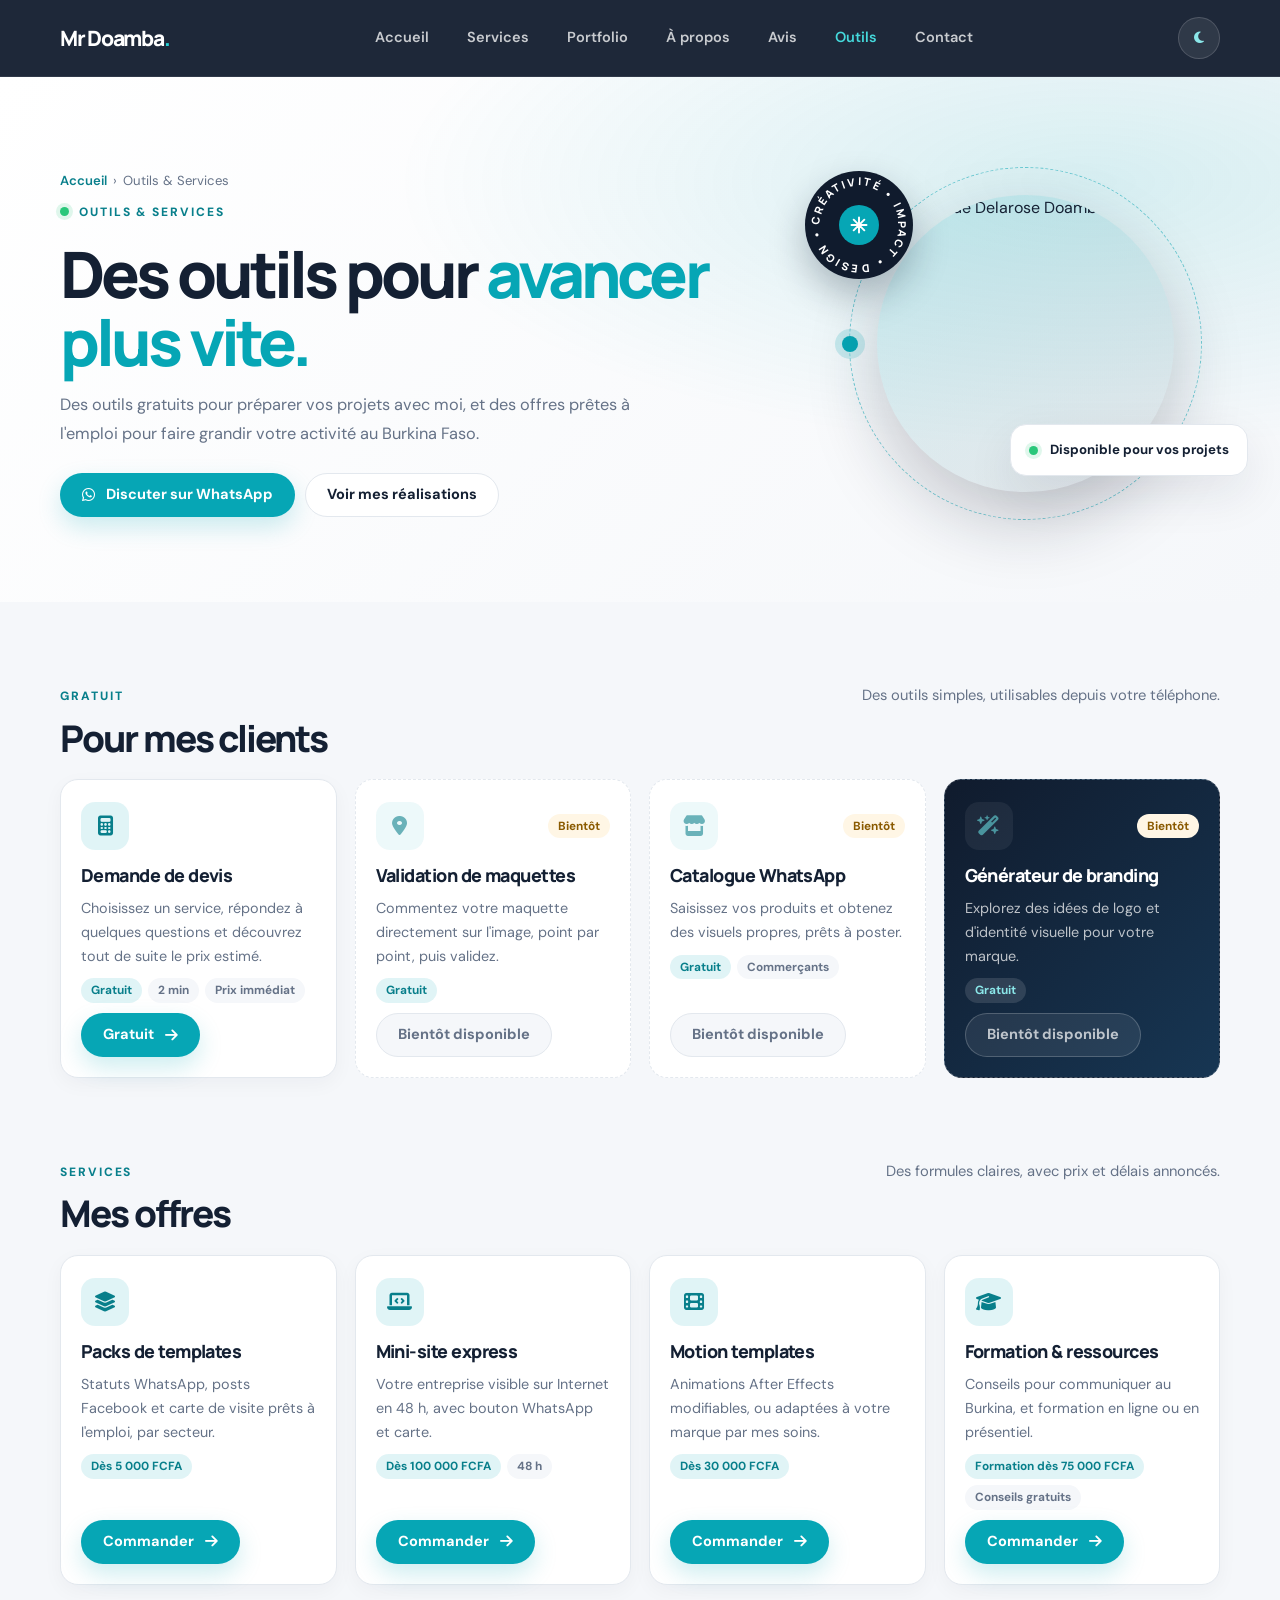
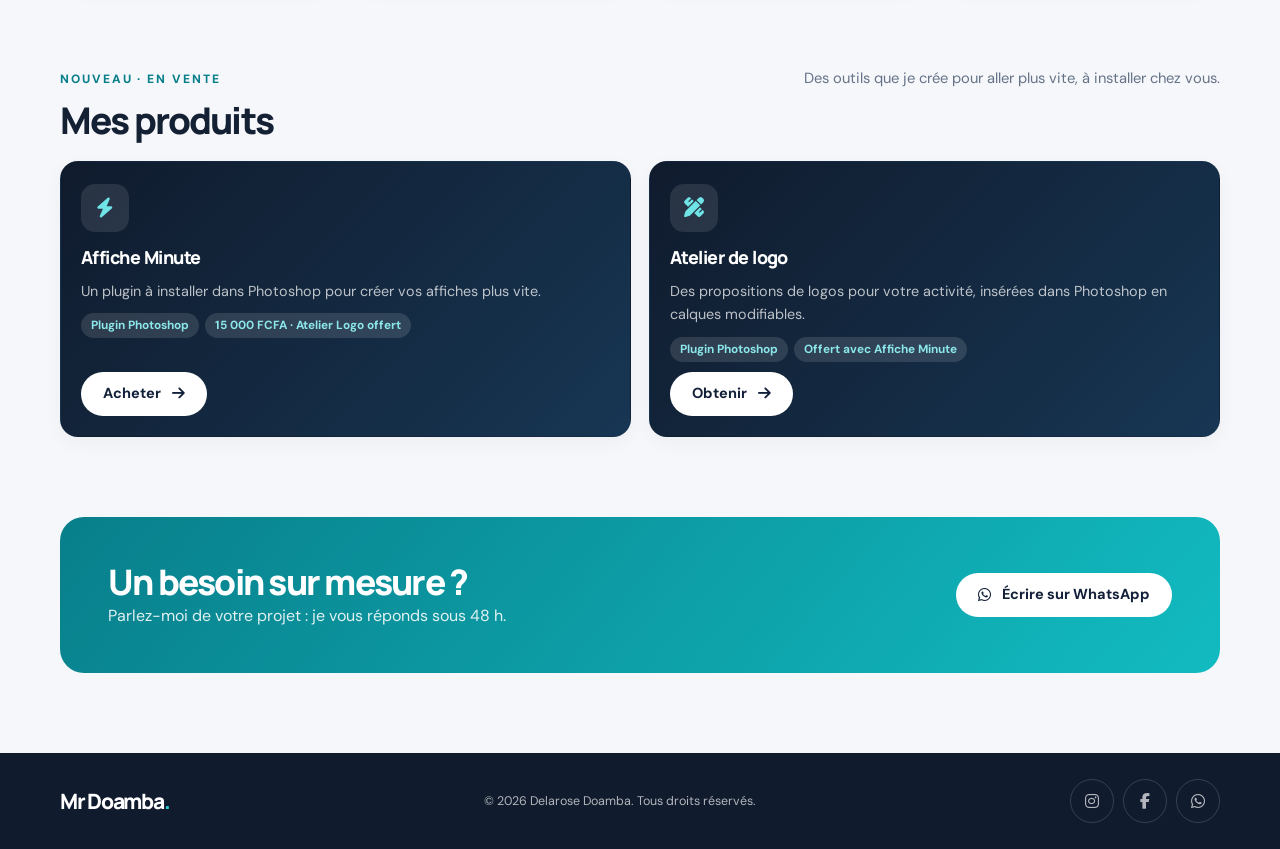
==== commit 4325590f: "Boutique : pack Affiche Minute à 15 000 FCFA, Atelier Logo offert Co-Authored-By: Claude Opus 5.5 <n" ====
--- a/outils/index.html
+++ b/outils/index.html
@@ -239,7 +239,7 @@
               </div>
               <h3>Affiche Minute</h3>
               <p>Un plugin à installer dans Photoshop pour créer vos affiches plus vite.</p>
-              <div class="tool-meta"><span class="badge">Plugin Photoshop</span><span class="badge badge-neutral">Orange Money · Moov Money</span></div>
+              <div class="tool-meta"><span class="badge">Plugin Photoshop</span><span class="badge badge-neutral">15 000 FCFA · Atelier Logo offert</span></div>
               <a class="button button-light" href="boutique.html?produit=affiche-minute">Acheter <i class="fa-solid fa-arrow-right" aria-hidden="true"></i></a>
             </article>
           </li>
@@ -251,8 +251,8 @@
               </div>
               <h3>Atelier de logo</h3>
               <p>Des propositions de logos pour votre activité, insérées dans Photoshop en calques modifiables.</p>
-              <div class="tool-meta"><span class="badge">Plugin Photoshop</span><span class="badge badge-neutral">Orange Money · Moov Money</span></div>
-              <a class="button button-light" href="boutique.html?produit=atelier-logo">Acheter <i class="fa-solid fa-arrow-right" aria-hidden="true"></i></a>
+              <div class="tool-meta"><span class="badge">Plugin Photoshop</span><span class="badge badge-neutral">Offert avec Affiche Minute</span></div>
+              <a class="button button-light" href="boutique.html?produit=atelier-logo">Obtenir <i class="fa-solid fa-arrow-right" aria-hidden="true"></i></a>
             </article>
           </li>
         </ul>
